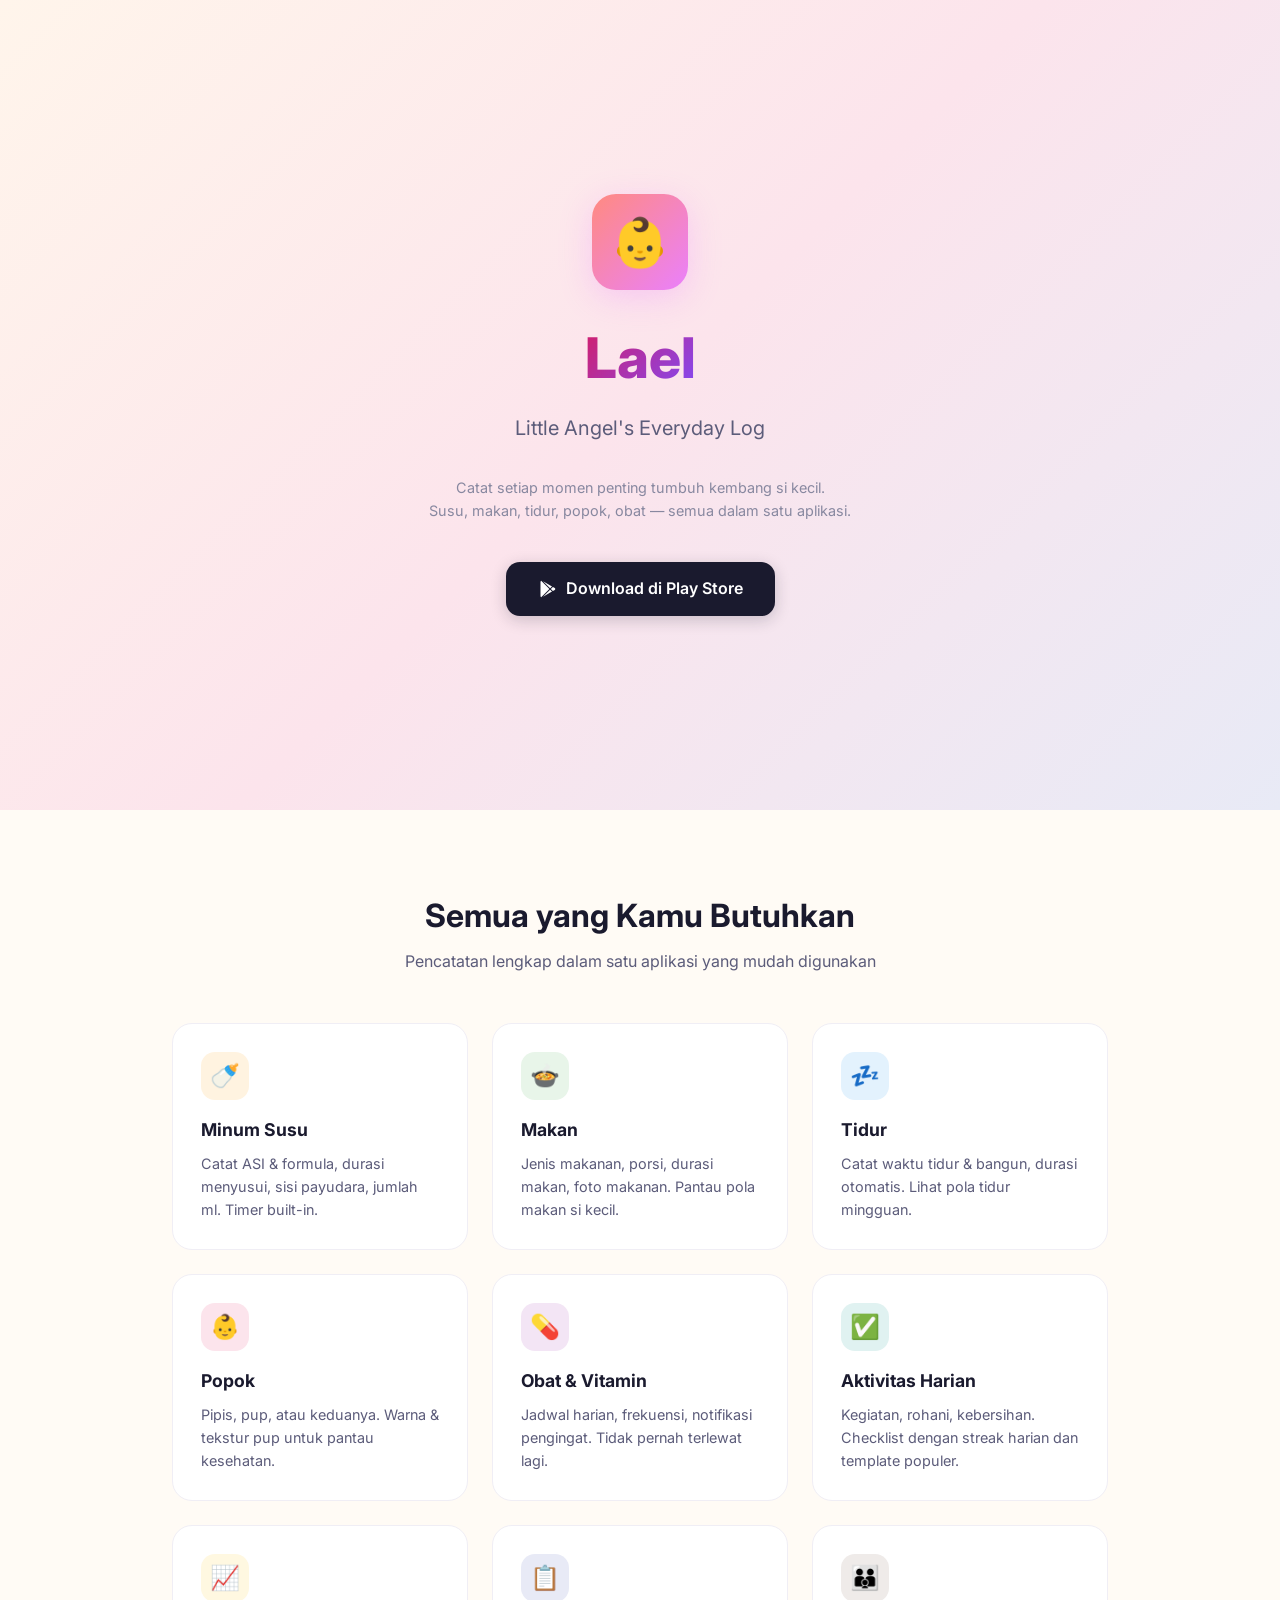
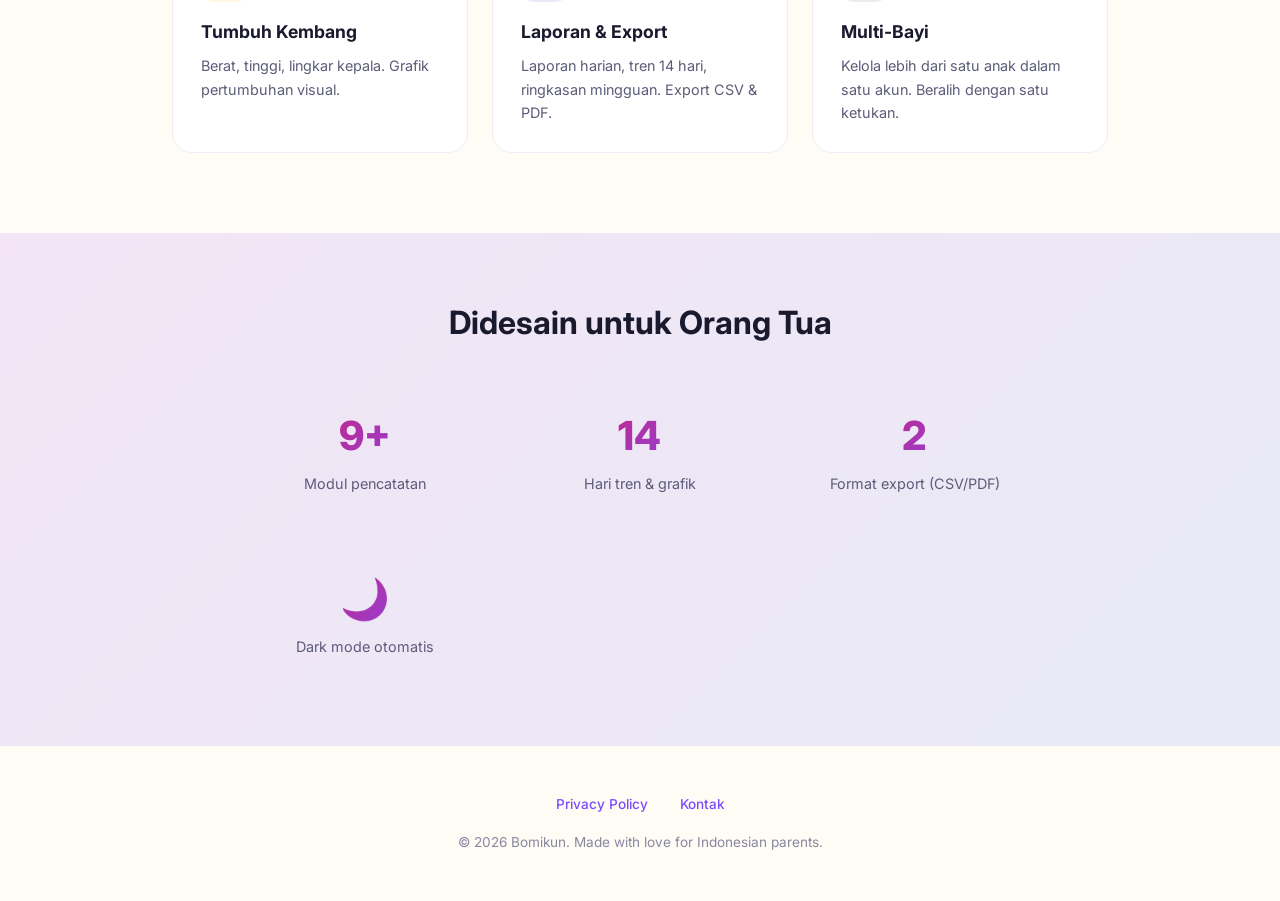
==== index.html @ 4c214b4b "Initial landing page + privacy policy" ====
<!DOCTYPE html>
<html lang="id">
<head>
  <meta charset="UTF-8">
  <meta name="viewport" content="width=device-width, initial-scale=1.0">
  <title>Lael — Baby Activity Tracker</title>
  <meta name="description" content="Catat aktivitas harian bayi: susu, makan, tidur, popok, obat, dan tumbuh kembang. Gratis untuk orang tua Indonesia.">
  <link rel="preconnect" href="https://fonts.googleapis.com">
  <link href="https://fonts.googleapis.com/css2?family=Inter:wght@400;500;600;700;800&display=swap" rel="stylesheet">
  <style>
    * { margin: 0; padding: 0; box-sizing: border-box; }
    body {
      font-family: 'Inter', -apple-system, sans-serif;
      color: #1a1a2e;
      background: #fffbf5;
      line-height: 1.6;
    }
    a { color: inherit; text-decoration: none; }

    /* Hero */
    .hero {
      min-height: 90vh;
      display: flex;
      flex-direction: column;
      align-items: center;
      justify-content: center;
      text-align: center;
      padding: 2rem;
      background: linear-gradient(135deg, #fff5eb 0%, #fce4ec 50%, #e8eaf6 100%);
    }
    .hero-icon {
      width: 96px;
      height: 96px;
      background: linear-gradient(135deg, #ff8a80, #ea80fc);
      border-radius: 24px;
      display: flex;
      align-items: center;
      justify-content: center;
      font-size: 48px;
      margin-bottom: 1.5rem;
      box-shadow: 0 8px 32px rgba(234, 128, 252, 0.3);
    }
    .hero h1 {
      font-size: clamp(2rem, 5vw, 3.5rem);
      font-weight: 800;
      margin-bottom: 0.5rem;
      background: linear-gradient(135deg, #d81b60, #7c4dff);
      -webkit-background-clip: text;
      -webkit-text-fill-color: transparent;
    }
    .hero .tagline {
      font-size: clamp(1rem, 2.5vw, 1.25rem);
      color: #5c5c7a;
      max-width: 500px;
      margin-bottom: 2rem;
    }
    .hero .subtitle {
      font-size: 0.9rem;
      color: #8888a0;
      margin-bottom: 2.5rem;
    }
    .cta-btn {
      display: inline-flex;
      align-items: center;
      gap: 0.5rem;
      padding: 0.875rem 2rem;
      background: #1a1a2e;
      color: #fff;
      border-radius: 14px;
      font-weight: 600;
      font-size: 1rem;
      transition: transform 0.2s, box-shadow 0.2s;
      box-shadow: 0 4px 16px rgba(26, 26, 46, 0.2);
    }
    .cta-btn:hover {
      transform: translateY(-2px);
      box-shadow: 0 8px 24px rgba(26, 26, 46, 0.3);
    }
    .cta-btn svg { width: 20px; height: 20px; fill: currentColor; }

    /* Features */
    .features {
      padding: 5rem 2rem;
      max-width: 1000px;
      margin: 0 auto;
    }
    .features h2 {
      text-align: center;
      font-size: 2rem;
      font-weight: 700;
      margin-bottom: 0.5rem;
    }
    .features .section-sub {
      text-align: center;
      color: #5c5c7a;
      margin-bottom: 3rem;
    }
    .feature-grid {
      display: grid;
      grid-template-columns: repeat(auto-fit, minmax(280px, 1fr));
      gap: 1.5rem;
    }
    .feature-card {
      background: #fff;
      border-radius: 20px;
      padding: 1.75rem;
      border: 1px solid #f0eef5;
      transition: transform 0.2s, box-shadow 0.2s;
    }
    .feature-card:hover {
      transform: translateY(-4px);
      box-shadow: 0 12px 32px rgba(0,0,0,0.06);
    }
    .feature-icon {
      width: 48px;
      height: 48px;
      border-radius: 14px;
      display: flex;
      align-items: center;
      justify-content: center;
      font-size: 24px;
      margin-bottom: 1rem;
    }
    .feature-card h3 {
      font-size: 1.1rem;
      font-weight: 700;
      margin-bottom: 0.5rem;
    }
    .feature-card p {
      color: #5c5c7a;
      font-size: 0.9rem;
    }

    /* Highlights */
    .highlights {
      padding: 4rem 2rem;
      background: linear-gradient(135deg, #f3e5f5, #e8eaf6);
    }
    .highlights-inner {
      max-width: 800px;
      margin: 0 auto;
      text-align: center;
    }
    .highlights h2 {
      font-size: 2rem;
      font-weight: 700;
      margin-bottom: 2rem;
    }
    .highlight-grid {
      display: grid;
      grid-template-columns: repeat(auto-fit, minmax(200px, 1fr));
      gap: 1.5rem;
      text-align: center;
    }
    .highlight-item {
      padding: 1.5rem;
    }
    .highlight-num {
      font-size: 2.5rem;
      font-weight: 800;
      background: linear-gradient(135deg, #d81b60, #7c4dff);
      -webkit-background-clip: text;
      -webkit-text-fill-color: transparent;
    }
    .highlight-label {
      color: #5c5c7a;
      font-size: 0.9rem;
      margin-top: 0.25rem;
    }

    /* Footer */
    footer {
      padding: 3rem 2rem;
      text-align: center;
      color: #8888a0;
      font-size: 0.85rem;
    }
    footer a {
      color: #7c4dff;
      font-weight: 500;
    }
    footer .links {
      margin-bottom: 1rem;
      display: flex;
      gap: 2rem;
      justify-content: center;
    }
  </style>
</head>
<body>

  <!-- Hero -->
  <section class="hero">
    <div class="hero-icon">&#128118;</div>
    <h1>Lael</h1>
    <p class="tagline">Little Angel's Everyday Log</p>
    <p class="subtitle">Catat setiap momen penting tumbuh kembang si kecil.<br>Susu, makan, tidur, popok, obat — semua dalam satu aplikasi.</p>
    <a href="https://play.google.com/store/apps/details?id=com.bomikun.lael" class="cta-btn">
      <svg viewBox="0 0 24 24"><path d="M3,20.5V3.5C3,2.91 3.34,2.39 3.84,2.15L13.69,12L3.84,21.85C3.34,21.61 3,21.09 3,20.5M16.81,15.12L6.05,21.34L14.54,12.85L16.81,15.12M20.16,10.81C20.5,11.08 20.75,11.5 20.75,12C20.75,12.5 20.5,12.92 20.16,13.19L17.89,14.5L15.39,12L17.89,9.5L20.16,10.81M6.05,2.66L16.81,8.88L14.54,11.15L6.05,2.66Z"/></svg>
      Download di Play Store
    </a>
  </section>

  <!-- Features -->
  <section class="features">
    <h2>Semua yang Kamu Butuhkan</h2>
    <p class="section-sub">Pencatatan lengkap dalam satu aplikasi yang mudah digunakan</p>
    <div class="feature-grid">
      <div class="feature-card">
        <div class="feature-icon" style="background:#fff3e0">&#127868;</div>
        <h3>Minum Susu</h3>
        <p>Catat ASI & formula, durasi menyusui, sisi payudara, jumlah ml. Timer built-in.</p>
      </div>
      <div class="feature-card">
        <div class="feature-icon" style="background:#e8f5e9">&#127858;</div>
        <h3>Makan</h3>
        <p>Jenis makanan, porsi, durasi makan, foto makanan. Pantau pola makan si kecil.</p>
      </div>
      <div class="feature-card">
        <div class="feature-icon" style="background:#e3f2fd">&#128164;</div>
        <h3>Tidur</h3>
        <p>Catat waktu tidur & bangun, durasi otomatis. Lihat pola tidur mingguan.</p>
      </div>
      <div class="feature-card">
        <div class="feature-icon" style="background:#fce4ec">&#128118;</div>
        <h3>Popok</h3>
        <p>Pipis, pup, atau keduanya. Warna & tekstur pup untuk pantau kesehatan.</p>
      </div>
      <div class="feature-card">
        <div class="feature-icon" style="background:#f3e5f5">&#128138;</div>
        <h3>Obat & Vitamin</h3>
        <p>Jadwal harian, frekuensi, notifikasi pengingat. Tidak pernah terlewat lagi.</p>
      </div>
      <div class="feature-card">
        <div class="feature-icon" style="background:#e0f2f1">&#9989;</div>
        <h3>Aktivitas Harian</h3>
        <p>Kegiatan, rohani, kebersihan. Checklist dengan streak harian dan template populer.</p>
      </div>
      <div class="feature-card">
        <div class="feature-icon" style="background:#fff8e1">&#128200;</div>
        <h3>Tumbuh Kembang</h3>
        <p>Berat, tinggi, lingkar kepala. Grafik pertumbuhan visual.</p>
      </div>
      <div class="feature-card">
        <div class="feature-icon" style="background:#e8eaf6">&#128203;</div>
        <h3>Laporan & Export</h3>
        <p>Laporan harian, tren 14 hari, ringkasan mingguan. Export CSV & PDF.</p>
      </div>
      <div class="feature-card">
        <div class="feature-icon" style="background:#efebe9">&#128106;</div>
        <h3>Multi-Bayi</h3>
        <p>Kelola lebih dari satu anak dalam satu akun. Beralih dengan satu ketukan.</p>
      </div>
    </div>
  </section>

  <!-- Highlights -->
  <section class="highlights">
    <div class="highlights-inner">
      <h2>Didesain untuk Orang Tua</h2>
      <div class="highlight-grid">
        <div class="highlight-item">
          <div class="highlight-num">9+</div>
          <div class="highlight-label">Modul pencatatan</div>
        </div>
        <div class="highlight-item">
          <div class="highlight-num">14</div>
          <div class="highlight-label">Hari tren & grafik</div>
        </div>
        <div class="highlight-item">
          <div class="highlight-num">2</div>
          <div class="highlight-label">Format export (CSV/PDF)</div>
        </div>
        <div class="highlight-item">
          <div class="highlight-num">&#127769;</div>
          <div class="highlight-label">Dark mode otomatis</div>
        </div>
      </div>
    </div>
  </section>

  <!-- Footer -->
  <footer>
    <div class="links">
      <a href="/privacy-policy">Privacy Policy</a>
      <a href="mailto:support@bomikun.com">Kontak</a>
    </div>
    <p>&copy; 2026 Bomikun. Made with love for Indonesian parents.</p>
  </footer>

</body>
</html>
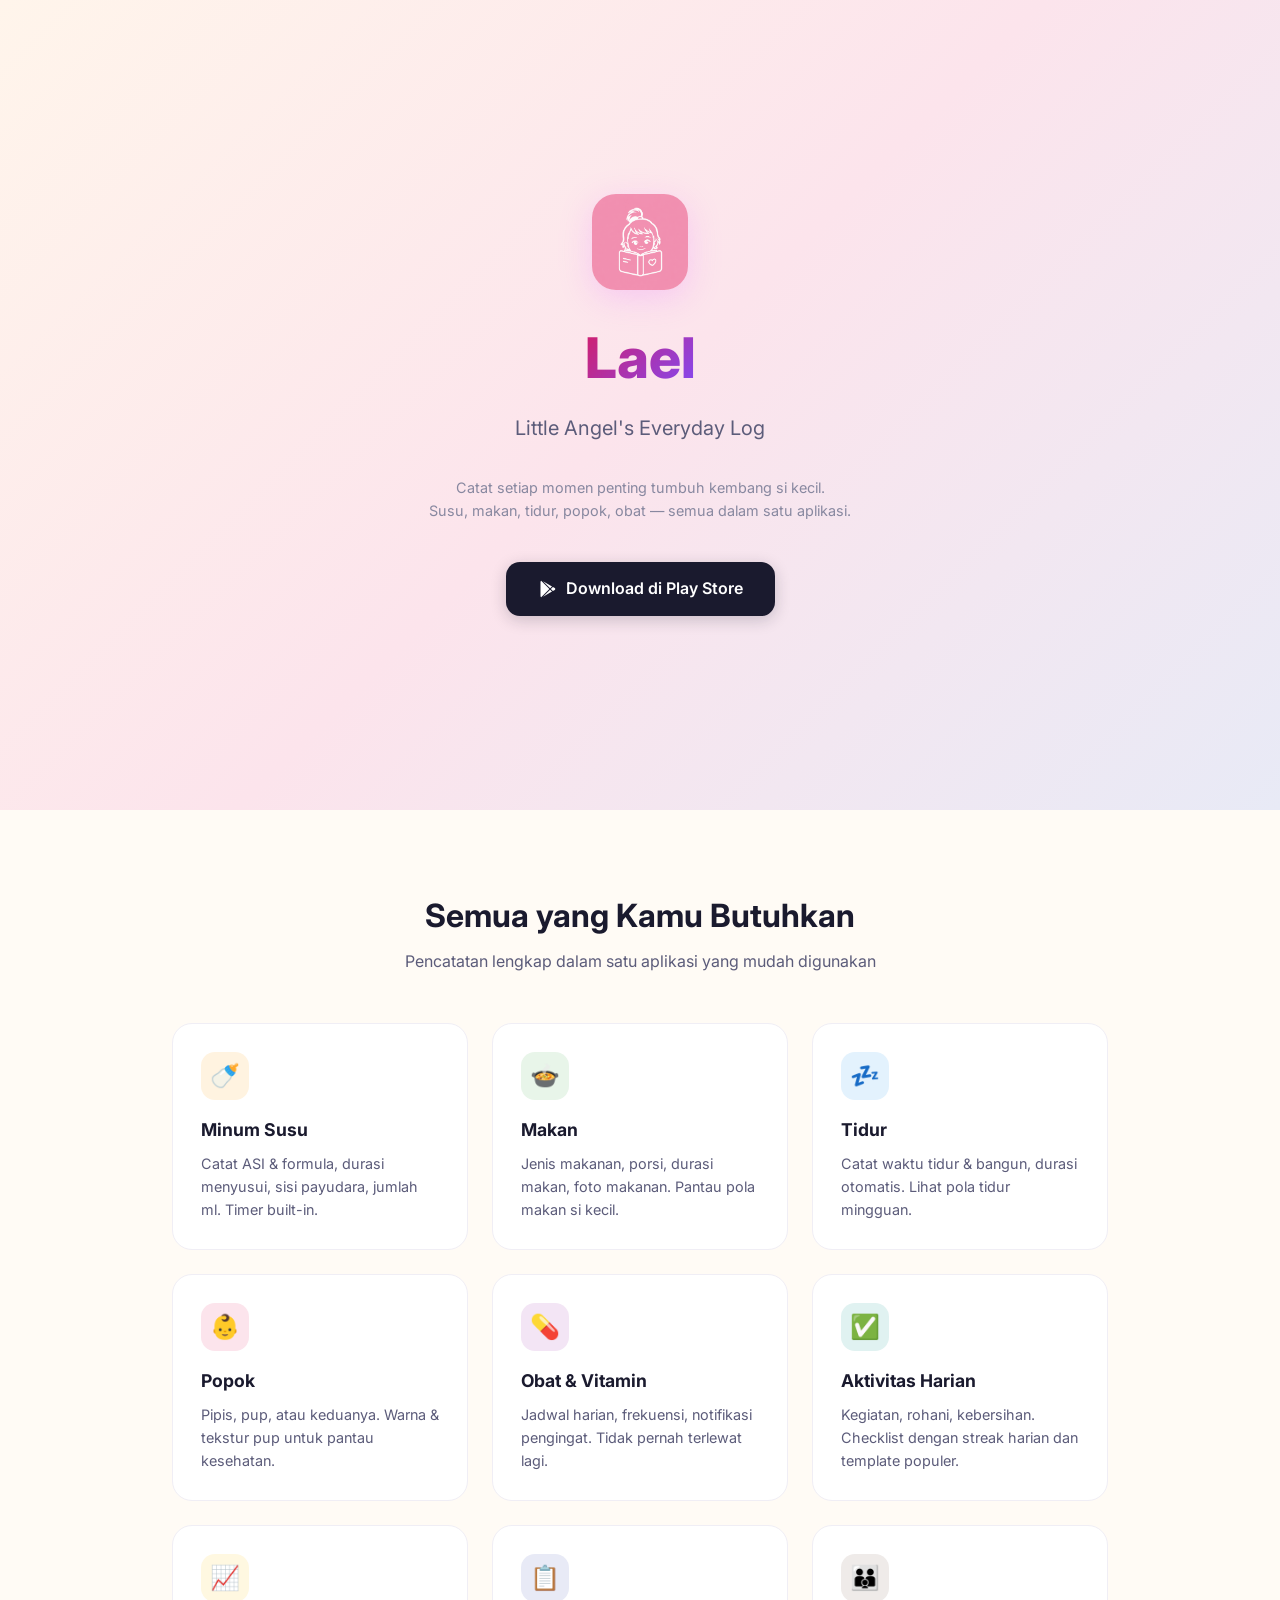
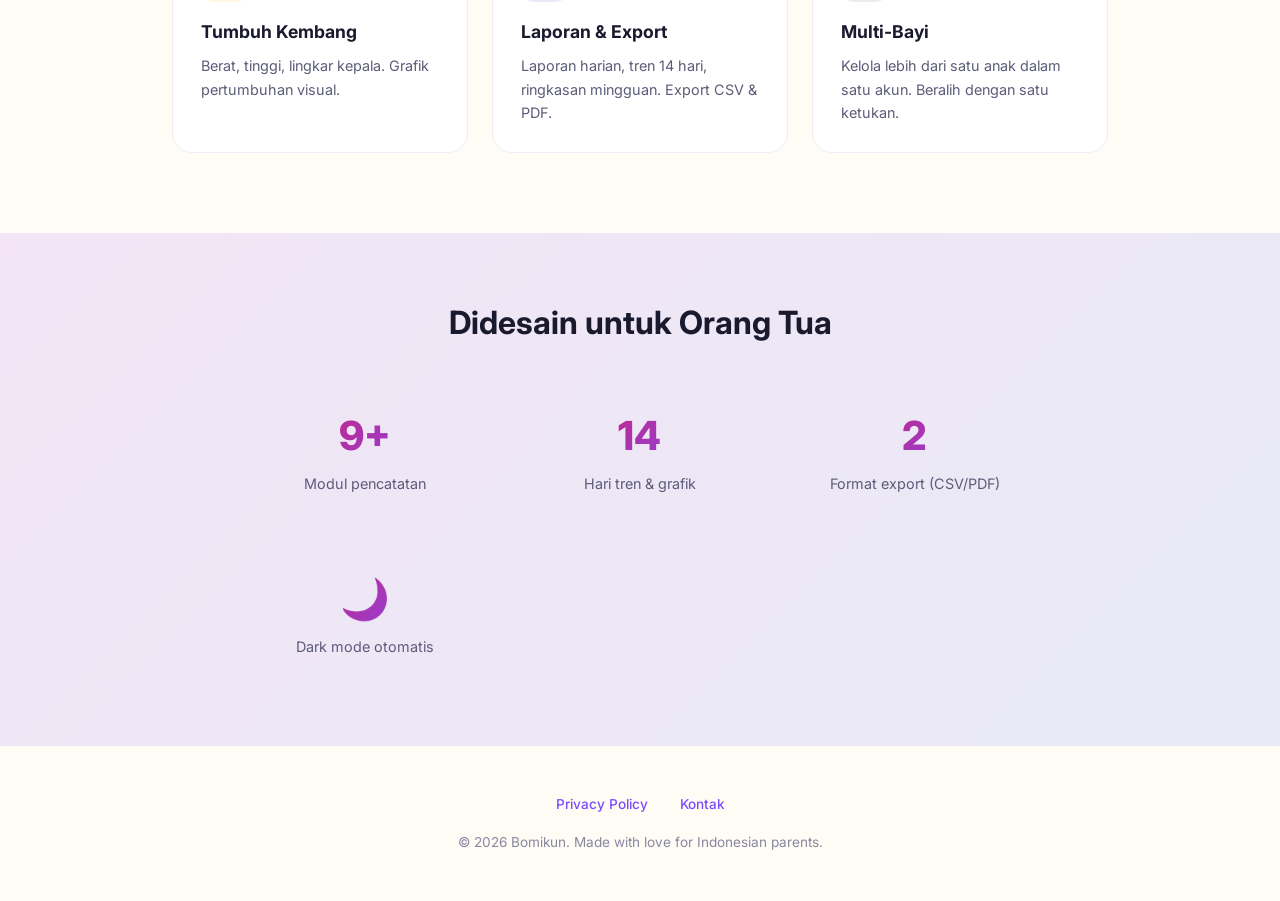
==== commit 99d01e0b: "Use Lael app icon + favicon" ====
--- a/index.html
+++ b/index.html
@@ -4,6 +4,7 @@
   <meta charset="UTF-8">
   <meta name="viewport" content="width=device-width, initial-scale=1.0">
   <title>Lael — Baby Activity Tracker</title>
+  <link rel="icon" type="image/png" href="/icon.png">
   <meta name="description" content="Catat aktivitas harian bayi: susu, makan, tidur, popok, obat, dan tumbuh kembang. Gratis untuk orang tua Indonesia.">
   <link rel="preconnect" href="https://fonts.googleapis.com">
   <link href="https://fonts.googleapis.com/css2?family=Inter:wght@400;500;600;700;800&display=swap" rel="stylesheet">
@@ -31,12 +32,7 @@
     .hero-icon {
       width: 96px;
       height: 96px;
-      background: linear-gradient(135deg, #ff8a80, #ea80fc);
       border-radius: 24px;
-      display: flex;
-      align-items: center;
-      justify-content: center;
-      font-size: 48px;
       margin-bottom: 1.5rem;
       box-shadow: 0 8px 32px rgba(234, 128, 252, 0.3);
     }
@@ -191,7 +187,7 @@
 
   <!-- Hero -->
   <section class="hero">
-    <div class="hero-icon">&#128118;</div>
+    <img src="/icon.png" alt="Lael" class="hero-icon" style="object-fit:cover">
     <h1>Lael</h1>
     <p class="tagline">Little Angel's Everyday Log</p>
     <p class="subtitle">Catat setiap momen penting tumbuh kembang si kecil.<br>Susu, makan, tidur, popok, obat — semua dalam satu aplikasi.</p>
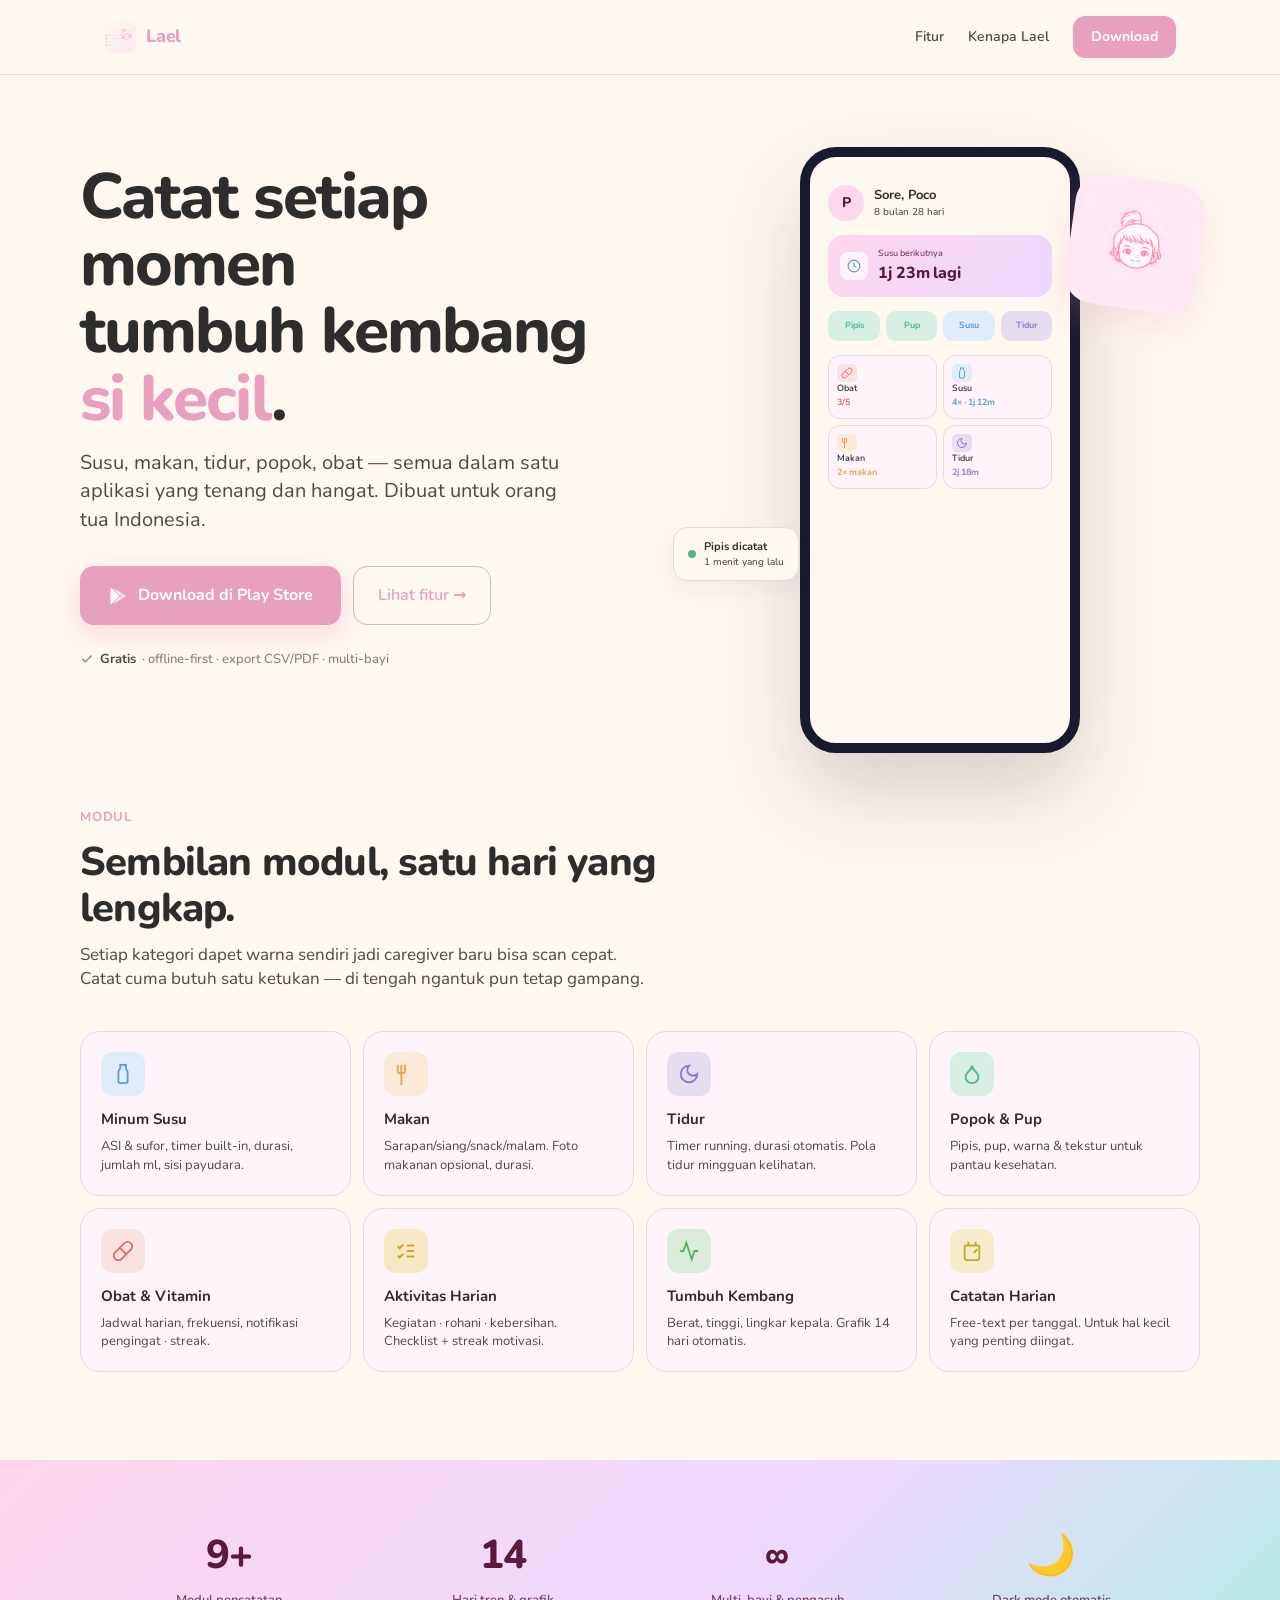
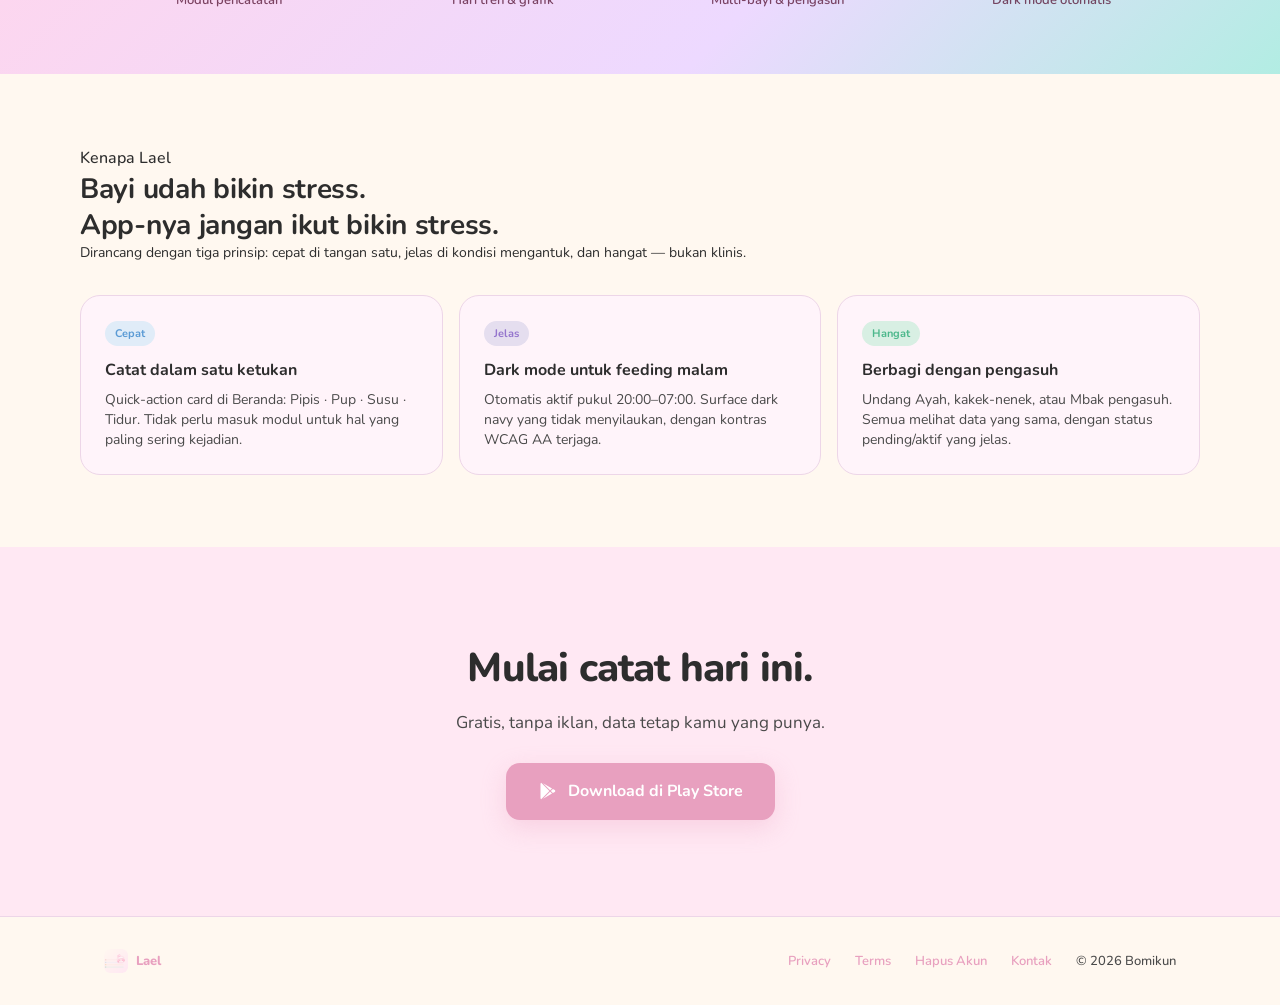
==== commit 8605c27d: "feat: v2 marketing site landing — Nunito + mascot v2 + new icon From claude.design Lael Design Syste" ====
--- a/index.html
+++ b/index.html
@@ -1,288 +1,419 @@
-<!DOCTYPE html>
+<!doctype html>
 <html lang="id">
 <head>
-  <meta charset="UTF-8">
-  <meta name="viewport" content="width=device-width, initial-scale=1.0">
-  <title>Lael — Baby Activity Tracker</title>
-  <link rel="icon" type="image/png" href="/icon.png">
-  <meta name="description" content="Catat aktivitas harian bayi: susu, makan, tidur, popok, obat, dan tumbuh kembang. Gratis untuk orang tua Indonesia.">
-  <link rel="preconnect" href="https://fonts.googleapis.com">
-  <link href="https://fonts.googleapis.com/css2?family=Inter:wght@400;500;600;700;800&display=swap" rel="stylesheet">
-  <style>
-    * { margin: 0; padding: 0; box-sizing: border-box; }
-    body {
-      font-family: 'Inter', -apple-system, sans-serif;
-      color: #1a1a2e;
-      background: #fffbf5;
-      line-height: 1.6;
-    }
-    a { color: inherit; text-decoration: none; }
-
-    /* Hero */
-    .hero {
-      min-height: 90vh;
-      display: flex;
-      flex-direction: column;
-      align-items: center;
-      justify-content: center;
-      text-align: center;
-      padding: 2rem;
-      background: linear-gradient(135deg, #fff5eb 0%, #fce4ec 50%, #e8eaf6 100%);
-    }
-    .hero-icon {
-      width: 96px;
-      height: 96px;
-      border-radius: 24px;
-      margin-bottom: 1.5rem;
-      box-shadow: 0 8px 32px rgba(234, 128, 252, 0.3);
-    }
-    .hero h1 {
-      font-size: clamp(2rem, 5vw, 3.5rem);
-      font-weight: 800;
-      margin-bottom: 0.5rem;
-      background: linear-gradient(135deg, #d81b60, #7c4dff);
-      -webkit-background-clip: text;
-      -webkit-text-fill-color: transparent;
-    }
-    .hero .tagline {
-      font-size: clamp(1rem, 2.5vw, 1.25rem);
-      color: #5c5c7a;
-      max-width: 500px;
-      margin-bottom: 2rem;
-    }
-    .hero .subtitle {
-      font-size: 0.9rem;
-      color: #8888a0;
-      margin-bottom: 2.5rem;
-    }
-    .cta-btn {
-      display: inline-flex;
-      align-items: center;
-      gap: 0.5rem;
-      padding: 0.875rem 2rem;
-      background: #1a1a2e;
-      color: #fff;
-      border-radius: 14px;
-      font-weight: 600;
-      font-size: 1rem;
-      transition: transform 0.2s, box-shadow 0.2s;
-      box-shadow: 0 4px 16px rgba(26, 26, 46, 0.2);
-    }
-    .cta-btn:hover {
-      transform: translateY(-2px);
-      box-shadow: 0 8px 24px rgba(26, 26, 46, 0.3);
-    }
-    .cta-btn svg { width: 20px; height: 20px; fill: currentColor; }
-
-    /* Features */
-    .features {
-      padding: 5rem 2rem;
-      max-width: 1000px;
-      margin: 0 auto;
-    }
-    .features h2 {
-      text-align: center;
-      font-size: 2rem;
-      font-weight: 700;
-      margin-bottom: 0.5rem;
-    }
-    .features .section-sub {
-      text-align: center;
-      color: #5c5c7a;
-      margin-bottom: 3rem;
-    }
-    .feature-grid {
-      display: grid;
-      grid-template-columns: repeat(auto-fit, minmax(280px, 1fr));
-      gap: 1.5rem;
-    }
-    .feature-card {
-      background: #fff;
-      border-radius: 20px;
-      padding: 1.75rem;
-      border: 1px solid #f0eef5;
-      transition: transform 0.2s, box-shadow 0.2s;
-    }
-    .feature-card:hover {
-      transform: translateY(-4px);
-      box-shadow: 0 12px 32px rgba(0,0,0,0.06);
-    }
-    .feature-icon {
-      width: 48px;
-      height: 48px;
-      border-radius: 14px;
-      display: flex;
-      align-items: center;
-      justify-content: center;
-      font-size: 24px;
-      margin-bottom: 1rem;
-    }
-    .feature-card h3 {
-      font-size: 1.1rem;
-      font-weight: 700;
-      margin-bottom: 0.5rem;
-    }
-    .feature-card p {
-      color: #5c5c7a;
-      font-size: 0.9rem;
-    }
-
-    /* Highlights */
-    .highlights {
-      padding: 4rem 2rem;
-      background: linear-gradient(135deg, #f3e5f5, #e8eaf6);
-    }
-    .highlights-inner {
-      max-width: 800px;
-      margin: 0 auto;
-      text-align: center;
-    }
-    .highlights h2 {
-      font-size: 2rem;
-      font-weight: 700;
-      margin-bottom: 2rem;
-    }
-    .highlight-grid {
-      display: grid;
-      grid-template-columns: repeat(auto-fit, minmax(200px, 1fr));
-      gap: 1.5rem;
-      text-align: center;
-    }
-    .highlight-item {
-      padding: 1.5rem;
-    }
-    .highlight-num {
-      font-size: 2.5rem;
-      font-weight: 800;
-      background: linear-gradient(135deg, #d81b60, #7c4dff);
-      -webkit-background-clip: text;
-      -webkit-text-fill-color: transparent;
-    }
-    .highlight-label {
-      color: #5c5c7a;
-      font-size: 0.9rem;
-      margin-top: 0.25rem;
-    }
-
-    /* Footer */
-    footer {
-      padding: 3rem 2rem;
-      text-align: center;
-      color: #8888a0;
-      font-size: 0.85rem;
-    }
-    footer a {
-      color: #7c4dff;
-      font-weight: 500;
-    }
-    footer .links {
-      margin-bottom: 1rem;
-      display: flex;
-      gap: 2rem;
-      justify-content: center;
-    }
-  </style>
+<meta charset="UTF-8">
+<meta name="viewport" content="width=device-width, initial-scale=1.0">
+<title>Lael — Baby Activity Tracker</title>
+<meta name="description" content="Catat aktivitas harian bayi: susu, makan, tidur, popok, obat, dan tumbuh kembang. Gratis untuk orang tua Indonesia.">
+<link rel="icon" type="image/png" href="/icon.png">
+<link rel="stylesheet" href="/colors_and_type.css">
+<style>
+  * { margin: 0; padding: 0; box-sizing: border-box; }
+  html, body { background: var(--surface); color: var(--fg); font-family: var(--font-sans); font-weight: 500; line-height: 1.55; }
+  a { color: inherit; text-decoration: none; }
+  .wrap { max-width: 1120px; margin: 0 auto; padding: 0 24px; }
+
+  /* ─── nav ─── */
+  nav.top {
+    position: sticky; top: 0; z-index: 10;
+    background: rgba(255,248,240,0.85); backdrop-filter: blur(14px);
+    border-bottom: 1px solid var(--outline-variant);
+  }
+  nav.top .wrap { display: flex; align-items: center; gap: 24px; padding: 16px 24px; }
+  nav.top .logo { display: flex; align-items: center; gap: 10px; }
+  nav.top .logo img { width: 32px; height: 32px; border-radius: 8px; }
+  nav.top .logo span { font-weight: 800; color: var(--primary); font-size: 18px; letter-spacing: -0.01em; }
+  nav.top .spacer { flex: 1; }
+  nav.top a.link { font-size: 14px; font-weight: 600; color: var(--fg-muted); }
+  nav.top a.cta {
+    background: var(--primary); color: #fff; padding: 10px 18px;
+    border-radius: 12px; font-size: 14px; font-weight: 700;
+    transition: transform 0.2s var(--ease-standard);
+  }
+  nav.top a.cta:hover { transform: translateY(-1px); }
+
+  /* ─── hero ─── */
+  .hero {
+    padding: 72px 0 56px;
+    display: grid; grid-template-columns: 1.05fr 1fr; gap: 56px; align-items: center;
+  }
+  .hero h1 {
+    font-size: clamp(2.5rem, 5.2vw, 4rem); line-height: 1.05; letter-spacing: -0.03em;
+    font-weight: 800; color: var(--fg);
+  }
+  .hero h1 .accent { color: var(--primary); }
+  .hero .tagline {
+    margin-top: 16px; font-size: 20px; color: var(--fg-muted); max-width: 480px;
+  }
+  .hero .ctas { display: flex; gap: 12px; margin-top: 32px; flex-wrap: wrap; }
+  .hero .cta-primary {
+    background: var(--primary); color: #fff; padding: 16px 28px;
+    border-radius: 14px; font-size: 16px; font-weight: 700;
+    box-shadow: 0 8px 24px rgba(232,160,191,0.32);
+    display: inline-flex; align-items: center; gap: 10px;
+    transition: transform 0.2s;
+  }
+  .hero .cta-primary:hover { transform: translateY(-2px); }
+  .hero .cta-secondary {
+    color: var(--primary); padding: 16px 24px; font-size: 16px; font-weight: 600;
+    border: 1px solid var(--outline); border-radius: 14px;
+  }
+  .hero .trust { margin-top: 24px; font-size: 13px; color: var(--fg-subtle); display: flex; align-items: center; gap: 6px; }
+  .hero .trust b { color: var(--fg-muted); font-weight: 700; }
+
+  /* hero device */
+  .hero-art { position: relative; min-height: 540px; }
+  .device {
+    position: absolute; left: 50%; top: 0; transform: translateX(-50%);
+    width: 280px; aspect-ratio: 9/19.5; background: var(--surface);
+    border-radius: 36px; border: 10px solid #1a1a2e;
+    box-shadow: 0 40px 80px rgba(45,30,40,0.18);
+    overflow: hidden;
+  }
+  .device .screen { width: 100%; height: 100%; padding: 28px 18px 18px; display: flex; flex-direction: column; gap: 14px; box-sizing: border-box; }
+  .device .baby-hd { display: flex; align-items: center; gap: 10px; }
+  .device .baby-hd .av { width: 36px; height: 36px; border-radius: 50%; background: var(--primary-container); color: var(--on-primary-container); display: flex; align-items: center; justify-content: center; font-weight: 800; font-size: 14px; }
+  .device .baby-hd .nm { font-size: 13px; font-weight: 700; }
+  .device .baby-hd .ag { font-size: 10px; color: var(--fg-muted); }
+  .device .next {
+    background: linear-gradient(135deg, var(--primary-container) 0%, var(--secondary-container) 100%);
+    border-radius: 16px; padding: 12px; display: flex; align-items: center; gap: 10px;
+  }
+  .device .next .clk { width: 28px; height: 28px; border-radius: 8px; background: rgba(255,255,255,0.7); display: flex; align-items: center; justify-content: center; color: var(--m-milk); }
+  .device .next .nx { font-size: 9px; color: var(--on-primary-container); opacity: 0.85; }
+  .device .next .nv { font-size: 16px; font-weight: 800; color: var(--on-primary-container); letter-spacing: -0.01em; white-space: nowrap; }
+  .device .qa { display: flex; gap: 6px; }
+  .device .qa span { flex: 1; padding: 8px 0; text-align: center; border-radius: 10px; font-size: 9px; font-weight: 700; }
+  .device .qa span:nth-child(1) { background: var(--m-diaper-soft); color: var(--m-diaper); }
+  .device .qa span:nth-child(2) { background: var(--m-diaper-soft); color: var(--m-diaper); }
+  .device .qa span:nth-child(3) { background: var(--m-milk-soft); color: var(--m-milk); }
+  .device .qa span:nth-child(4) { background: var(--m-sleep-soft); color: var(--m-sleep); }
+  .device .grid2 { display: grid; grid-template-columns: 1fr 1fr; gap: 6px; }
+  .device .gtile { background: var(--surface-low); border: 1px solid var(--outline-variant); border-radius: 12px; padding: 8px; height: 64px; display: flex; flex-direction: column; justify-content: space-between; }
+  .device .gtile .ico { width: 20px; height: 20px; border-radius: 5px; display: flex; align-items: center; justify-content: center; }
+  .device .gtile .ttl { font-size: 9px; font-weight: 600; }
+  .device .gtile .vl { font-size: 9px; font-weight: 700; }
+  .device .gtile.m-pill .ico { background: var(--m-medicine-soft); color: var(--m-medicine); }
+  .device .gtile.m-pill .vl { color: var(--m-medicine); }
+  .device .gtile.m-milk .ico { background: var(--m-milk-soft); color: var(--m-milk); }
+  .device .gtile.m-milk .vl { color: var(--m-milk); }
+  .device .gtile.m-meal .ico { background: var(--m-meal-soft); color: var(--m-meal); }
+  .device .gtile.m-meal .vl { color: var(--m-meal); }
+  .device .gtile.m-sleep .ico { background: var(--m-sleep-soft); color: var(--m-sleep); }
+  .device .gtile.m-sleep .vl { color: var(--m-sleep); }
+
+  /* floating sticker — mascot peek */
+  .float-mascot {
+    position: absolute; right: 0; top: 32px; width: 130px; height: 130px;
+    background: var(--surface-high); border-radius: 28px;
+    display: flex; align-items: center; justify-content: center;
+    transform: rotate(8deg);
+    box-shadow: 0 12px 32px rgba(232,160,191,0.24);
+  }
+  .float-mascot img { width: 110px; height: 110px; object-fit: contain; }
+  .float-tag {
+    position: absolute; left: -8px; top: 380px;
+    background: var(--surface); border: 1px solid var(--outline-variant);
+    border-radius: 14px; padding: 10px 14px;
+    display: flex; align-items: center; gap: 8px;
+    box-shadow: 0 8px 24px rgba(45,30,40,0.06);
+  }
+  .float-tag .dot { width: 8px; height: 8px; border-radius: 4px; background: var(--m-diaper); }
+  .float-tag .t1 { font-size: 11px; font-weight: 700; }
+  .float-tag .t2 { font-size: 10px; color: var(--fg-muted); }
+
+  /* ─── feature grid ─── */
+  .section { padding: 64px 0; }
+  .section .eyebrow {
+    font-size: 13px; font-weight: 700; color: var(--primary); letter-spacing: 0.06em;
+    text-transform: uppercase; margin-bottom: 12px;
+  }
+  .section h2 {
+    font-size: clamp(2rem, 4vw, 2.5rem); font-weight: 800; letter-spacing: -0.02em;
+    max-width: 600px; line-height: 1.15;
+  }
+  .section .lede { color: var(--fg-muted); font-size: 17px; margin-top: 12px; max-width: 580px; }
+  .modgrid {
+    margin-top: 40px;
+    display: grid; grid-template-columns: repeat(4, 1fr); gap: 12px;
+  }
+  .modcard {
+    background: var(--surface-low); border: 1px solid var(--outline-variant);
+    border-radius: 20px; padding: 20px;
+    display: flex; flex-direction: column; gap: 8px;
+    transition: transform 0.2s var(--ease-standard);
+  }
+  .modcard:hover { transform: translateY(-3px); border-color: var(--outline); }
+  .modcard .micon {
+    width: 44px; height: 44px; border-radius: 12px;
+    display: flex; align-items: center; justify-content: center;
+    margin-bottom: 6px;
+  }
+  .modcard h3 { font-size: 15px; font-weight: 700; }
+  .modcard p { font-size: 13px; color: var(--fg-muted); }
+
+  /* ─── highlight band ─── */
+  .band {
+    background: linear-gradient(135deg, var(--primary-container) 0%, var(--secondary-container) 60%, var(--tertiary-container) 100%);
+    padding: 64px 0; margin: 24px 0 0;
+  }
+  .band .wrap { display: grid; grid-template-columns: repeat(4, 1fr); gap: 24px; }
+  .band .stat { text-align: center; }
+  .band .stat .num { font-size: clamp(2rem, 4vw, 2.5rem); font-weight: 800; letter-spacing: -0.02em; color: var(--on-primary-container); }
+  .band .stat .lbl { font-size: 13px; color: var(--on-primary-container); opacity: 0.78; margin-top: 4px; font-weight: 600; }
+
+  /* ─── why band ─── */
+  .why { padding: 72px 0; }
+  .whygrid { display: grid; grid-template-columns: 1fr 1fr 1fr; gap: 16px; margin-top: 32px; }
+  .whycell { background: var(--surface-low); border: 1px solid var(--outline-variant); border-radius: 20px; padding: 24px; }
+  .whycell h4 { font-size: 16px; font-weight: 700; margin-bottom: 8px; }
+  .whycell p { font-size: 14px; color: var(--fg-muted); }
+  .whycell .badge { display: inline-flex; align-items: center; gap: 6px; padding: 4px 10px; border-radius: 999px; font-size: 11px; font-weight: 700; margin-bottom: 12px; }
+
+  /* ─── final cta ─── */
+  .final {
+    padding: 96px 24px; text-align: center;
+    background: var(--surface-high); margin-top: 0;
+  }
+  .final h2 { font-size: clamp(2rem, 4vw, 2.5rem); font-weight: 800; letter-spacing: -0.02em; }
+  .final .lede { color: var(--fg-muted); margin: 16px auto 28px; max-width: 480px; font-size: 17px; }
+
+  /* ─── footer ─── */
+  footer { padding: 32px 0; border-top: 1px solid var(--outline-variant); }
+  footer .wrap { display: flex; align-items: center; gap: 24px; font-size: 13px; color: var(--fg-muted); }
+  footer .spc { flex: 1; }
+  footer a { color: var(--primary); font-weight: 600; }
+
+  @media (max-width: 880px) {
+    .hero { grid-template-columns: 1fr; gap: 24px; padding: 40px 0; }
+    .hero-art { min-height: 480px; }
+    .modgrid { grid-template-columns: 1fr 1fr; }
+    .band .wrap { grid-template-columns: 1fr 1fr; gap: 32px; }
+    .whygrid { grid-template-columns: 1fr; }
+    nav.top a.link { display: none; }
+  }
+</style>
 </head>
 <body>
 
-  <!-- Hero -->
-  <section class="hero">
-    <img src="/icon.png" alt="Lael" class="hero-icon" style="object-fit:cover">
-    <h1>Lael</h1>
-    <p class="tagline">Little Angel's Everyday Log</p>
-    <p class="subtitle">Catat setiap momen penting tumbuh kembang si kecil.<br>Susu, makan, tidur, popok, obat — semua dalam satu aplikasi.</p>
-    <a href="https://play.google.com/store/apps/details?id=com.bomikun.lael" class="cta-btn">
-      <svg viewBox="0 0 24 24"><path d="M3,20.5V3.5C3,2.91 3.34,2.39 3.84,2.15L13.69,12L3.84,21.85C3.34,21.61 3,21.09 3,20.5M16.81,15.12L6.05,21.34L14.54,12.85L16.81,15.12M20.16,10.81C20.5,11.08 20.75,11.5 20.75,12C20.75,12.5 20.5,12.92 20.16,13.19L17.89,14.5L15.39,12L17.89,9.5L20.16,10.81M6.05,2.66L16.81,8.88L14.54,11.15L6.05,2.66Z"/></svg>
-      Download di Play Store
+<nav class="top">
+  <div class="wrap">
+    <a href="/" class="logo">
+      <img src="/icon.png" alt="">
+      <span>Lael</span>
     </a>
-  </section>
-
-  <!-- Features -->
-  <section class="features">
-    <h2>Semua yang Kamu Butuhkan</h2>
-    <p class="section-sub">Pencatatan lengkap dalam satu aplikasi yang mudah digunakan</p>
-    <div class="feature-grid">
-      <div class="feature-card">
-        <div class="feature-icon" style="background:#fff3e0">&#127868;</div>
-        <h3>Minum Susu</h3>
-        <p>Catat ASI & formula, durasi menyusui, sisi payudara, jumlah ml. Timer built-in.</p>
-      </div>
-      <div class="feature-card">
-        <div class="feature-icon" style="background:#e8f5e9">&#127858;</div>
-        <h3>Makan</h3>
-        <p>Jenis makanan, porsi, durasi makan, foto makanan. Pantau pola makan si kecil.</p>
-      </div>
-      <div class="feature-card">
-        <div class="feature-icon" style="background:#e3f2fd">&#128164;</div>
-        <h3>Tidur</h3>
-        <p>Catat waktu tidur & bangun, durasi otomatis. Lihat pola tidur mingguan.</p>
-      </div>
-      <div class="feature-card">
-        <div class="feature-icon" style="background:#fce4ec">&#128118;</div>
-        <h3>Popok</h3>
-        <p>Pipis, pup, atau keduanya. Warna & tekstur pup untuk pantau kesehatan.</p>
-      </div>
-      <div class="feature-card">
-        <div class="feature-icon" style="background:#f3e5f5">&#128138;</div>
-        <h3>Obat & Vitamin</h3>
-        <p>Jadwal harian, frekuensi, notifikasi pengingat. Tidak pernah terlewat lagi.</p>
-      </div>
-      <div class="feature-card">
-        <div class="feature-icon" style="background:#e0f2f1">&#9989;</div>
-        <h3>Aktivitas Harian</h3>
-        <p>Kegiatan, rohani, kebersihan. Checklist dengan streak harian dan template populer.</p>
-      </div>
-      <div class="feature-card">
-        <div class="feature-icon" style="background:#fff8e1">&#128200;</div>
-        <h3>Tumbuh Kembang</h3>
-        <p>Berat, tinggi, lingkar kepala. Grafik pertumbuhan visual.</p>
-      </div>
-      <div class="feature-card">
-        <div class="feature-icon" style="background:#e8eaf6">&#128203;</div>
-        <h3>Laporan & Export</h3>
-        <p>Laporan harian, tren 14 hari, ringkasan mingguan. Export CSV & PDF.</p>
-      </div>
-      <div class="feature-card">
-        <div class="feature-icon" style="background:#efebe9">&#128106;</div>
-        <h3>Multi-Bayi</h3>
-        <p>Kelola lebih dari satu anak dalam satu akun. Beralih dengan satu ketukan.</p>
-      </div>
-    </div>
-  </section>
-
-  <!-- Highlights -->
-  <section class="highlights">
-    <div class="highlights-inner">
-      <h2>Didesain untuk Orang Tua</h2>
-      <div class="highlight-grid">
-        <div class="highlight-item">
-          <div class="highlight-num">9+</div>
-          <div class="highlight-label">Modul pencatatan</div>
+    <div class="spacer"></div>
+    <a href="#fitur" class="link">Fitur</a>
+    <a href="#kenapa" class="link">Kenapa Lael</a>
+    <a href="https://play.google.com/store/apps/details?id=com.bomikun.lael" class="cta">Download</a>
+  </div>
+</nav>
+
+<section class="hero wrap">
+  <div>
+    <h1>Catat setiap momen<br>tumbuh kembang <span class="accent">si kecil</span>.</h1>
+    <p class="tagline">Susu, makan, tidur, popok, obat — semua dalam satu aplikasi yang tenang dan hangat. Dibuat untuk orang tua Indonesia.</p>
+    <div class="ctas">
+      <a href="https://play.google.com/store/apps/details?id=com.bomikun.lael" class="cta-primary">
+        <svg width="20" height="20" viewBox="0 0 24 24" fill="currentColor"><path d="M3,20.5V3.5C3,2.91 3.34,2.39 3.84,2.15L13.69,12L3.84,21.85C3.34,21.61 3,21.09 3,20.5M16.81,15.12L6.05,21.34L14.54,12.85L16.81,15.12M20.16,10.81C20.5,11.08 20.75,11.5 20.75,12C20.75,12.5 20.5,12.92 20.16,13.19L17.89,14.5L15.39,12L17.89,9.5L20.16,10.81M6.05,2.66L16.81,8.88L14.54,11.15L6.05,2.66Z"/></svg>
+        Download di Play Store
+      </a>
+      <a href="#fitur" class="cta-secondary">Lihat fitur →</a>
+    </div>
+    <div class="trust">
+      <svg width="14" height="14" viewBox="0 0 24 24" fill="none" stroke="currentColor" stroke-width="2"><polyline points="20 6 9 17 4 12"/></svg>
+      <b>Gratis</b> &middot; offline-first &middot; export CSV/PDF &middot; multi-bayi
+    </div>
+  </div>
+  <div class="hero-art">
+    <div class="device">
+      <div class="screen">
+        <div class="baby-hd">
+          <div class="av">P</div>
+          <div>
+            <div class="nm">Sore, Poco</div>
+            <div class="ag">8 bulan 28 hari</div>
+          </div>
         </div>
-        <div class="highlight-item">
-          <div class="highlight-num">14</div>
-          <div class="highlight-label">Hari tren & grafik</div>
+        <div class="next">
+          <div class="clk">
+            <svg width="14" height="14" viewBox="0 0 24 24" fill="none" stroke="currentColor" stroke-width="2"><circle cx="12" cy="12" r="10"/><polyline points="12 6 12 12 16 14"/></svg>
+          </div>
+          <div>
+            <div class="nx">Susu berikutnya</div>
+            <div class="nv">1j 23m lagi</div>
+          </div>
         </div>
-        <div class="highlight-item">
-          <div class="highlight-num">2</div>
-          <div class="highlight-label">Format export (CSV/PDF)</div>
+        <div class="qa">
+          <span>Pipis</span>
+          <span>Pup</span>
+          <span>Susu</span>
+          <span>Tidur</span>
         </div>
-        <div class="highlight-item">
-          <div class="highlight-num">&#127769;</div>
-          <div class="highlight-label">Dark mode otomatis</div>
+        <div class="grid2">
+          <div class="gtile m-pill">
+            <div class="ico"><svg width="12" height="12" viewBox="0 0 24 24" fill="none" stroke="currentColor" stroke-width="2"><path d="m10.5 20.5 10-10a4.95 4.95 0 1 0-7-7l-10 10a4.95 4.95 0 1 0 7 7Z"/><path d="m8.5 8.5 7 7"/></svg></div>
+            <div><div class="ttl">Obat</div><div class="vl">3/5</div></div>
+          </div>
+          <div class="gtile m-milk">
+            <div class="ico"><svg width="12" height="12" viewBox="0 0 24 24" fill="none" stroke="currentColor" stroke-width="2"><path d="M9 2v2.789a4 4 0 0 1-.672 2.219l-.656.984A4 4 0 0 0 7 10.212V20a2 2 0 0 0 2 2h6a2 2 0 0 0 2-2v-9.789a4 4 0 0 0-.672-2.219l-.656-.984A4 4 0 0 1 15 4.788V2"/><path d="M8 2h8"/></svg></div>
+            <div><div class="ttl">Susu</div><div class="vl">4× · 1j 12m</div></div>
+          </div>
+          <div class="gtile m-meal">
+            <div class="ico"><svg width="12" height="12" viewBox="0 0 24 24" fill="none" stroke="currentColor" stroke-width="2"><path d="M3 2v7c0 1.1.9 2 2 2h4a2 2 0 0 0 2-2V2"/><path d="M7 2v20"/></svg></div>
+            <div><div class="ttl">Makan</div><div class="vl">2× makan</div></div>
+          </div>
+          <div class="gtile m-sleep">
+            <div class="ico"><svg width="12" height="12" viewBox="0 0 24 24" fill="none" stroke="currentColor" stroke-width="2"><path d="M12 3a6 6 0 0 0 9 9 9 9 0 1 1-9-9Z"/></svg></div>
+            <div><div class="ttl">Tidur</div><div class="vl">2j 18m</div></div>
+          </div>
         </div>
       </div>
     </div>
-  </section>
-
-  <!-- Footer -->
-  <footer>
-    <div class="links">
-      <a href="/privacy-policy">Privacy Policy</a>
-      <a href="mailto:support@bomikun.com">Kontak</a>
-    </div>
-    <p>&copy; 2026 Bomikun. Made with love for Indonesian parents.</p>
-  </footer>
+    <div class="float-mascot"><img src="/lael-head.png" alt=""></div>
+    <div class="float-tag">
+      <div class="dot"></div>
+      <div>
+        <div class="t1">Pipis dicatat</div>
+        <div class="t2">1 menit yang lalu</div>
+      </div>
+    </div>
+  </div>
+</section>
+
+<section class="section wrap" id="fitur">
+  <div class="eyebrow">Modul</div>
+  <h2>Sembilan modul, satu hari yang lengkap.</h2>
+  <p class="lede">Setiap kategori dapet warna sendiri jadi caregiver baru bisa scan cepat. Catat cuma butuh satu ketukan — di tengah ngantuk pun tetap gampang.</p>
+
+  <div class="modgrid">
+    <div class="modcard">
+      <div class="micon" style="background:var(--m-milk-soft); color:var(--m-milk);">
+        <svg width="22" height="22" viewBox="0 0 24 24" fill="none" stroke="currentColor" stroke-width="2"><path d="M8 2h8"/><path d="M9 2v2.789a4 4 0 0 1-.672 2.219l-.656.984A4 4 0 0 0 7 10.212V20a2 2 0 0 0 2 2h6a2 2 0 0 0 2-2v-9.789a4 4 0 0 0-.672-2.219l-.656-.984A4 4 0 0 1 15 4.788V2"/></svg>
+      </div>
+      <h3>Minum Susu</h3>
+      <p>ASI &amp; sufor, timer built-in, durasi, jumlah ml, sisi payudara.</p>
+    </div>
+    <div class="modcard">
+      <div class="micon" style="background:var(--m-meal-soft); color:var(--m-meal);">
+        <svg width="22" height="22" viewBox="0 0 24 24" fill="none" stroke="currentColor" stroke-width="2"><path d="M3 2v7c0 1.1.9 2 2 2h4a2 2 0 0 0 2-2V2"/><path d="M7 2v22"/></svg>
+      </div>
+      <h3>Makan</h3>
+      <p>Sarapan/siang/snack/malam. Foto makanan opsional, durasi.</p>
+    </div>
+    <div class="modcard">
+      <div class="micon" style="background:var(--m-sleep-soft); color:var(--m-sleep);">
+        <svg width="22" height="22" viewBox="0 0 24 24" fill="none" stroke="currentColor" stroke-width="2"><path d="M12 3a6 6 0 0 0 9 9 9 9 0 1 1-9-9Z"/></svg>
+      </div>
+      <h3>Tidur</h3>
+      <p>Timer running, durasi otomatis. Pola tidur mingguan kelihatan.</p>
+    </div>
+    <div class="modcard">
+      <div class="micon" style="background:var(--m-diaper-soft); color:var(--m-diaper);">
+        <svg width="22" height="22" viewBox="0 0 24 24" fill="none" stroke="currentColor" stroke-width="2"><path d="M12 22a7 7 0 0 0 7-7c0-2-1-3.9-3-5.5s-3.5-4-4-6.5c-.5 2.5-2 4.9-4 6.5C6 11.1 5 13 5 15a7 7 0 0 0 7 7z"/></svg>
+      </div>
+      <h3>Popok &amp; Pup</h3>
+      <p>Pipis, pup, warna &amp; tekstur untuk pantau kesehatan.</p>
+    </div>
+    <div class="modcard">
+      <div class="micon" style="background:var(--m-medicine-soft); color:var(--m-medicine);">
+        <svg width="22" height="22" viewBox="0 0 24 24" fill="none" stroke="currentColor" stroke-width="2"><path d="m10.5 20.5 10-10a4.95 4.95 0 1 0-7-7l-10 10a4.95 4.95 0 1 0 7 7Z"/><path d="m8.5 8.5 7 7"/></svg>
+      </div>
+      <h3>Obat &amp; Vitamin</h3>
+      <p>Jadwal harian, frekuensi, notifikasi pengingat &middot; streak.</p>
+    </div>
+    <div class="modcard">
+      <div class="micon" style="background:var(--m-activity-soft); color:var(--m-activity);">
+        <svg width="22" height="22" viewBox="0 0 24 24" fill="none" stroke="currentColor" stroke-width="2"><path d="m3 17 2 2 4-4"/><path d="m3 7 2 2 4-4"/><path d="M13 6h8"/><path d="M13 12h8"/><path d="M13 18h8"/></svg>
+      </div>
+      <h3>Aktivitas Harian</h3>
+      <p>Kegiatan &middot; rohani &middot; kebersihan. Checklist + streak motivasi.</p>
+    </div>
+    <div class="modcard">
+      <div class="micon" style="background:var(--m-growth-soft); color:var(--m-growth);">
+        <svg width="22" height="22" viewBox="0 0 24 24" fill="none" stroke="currentColor" stroke-width="2"><polyline points="22 12 18 12 15 21 9 3 6 12 2 12"/></svg>
+      </div>
+      <h3>Tumbuh Kembang</h3>
+      <p>Berat, tinggi, lingkar kepala. Grafik 14 hari otomatis.</p>
+    </div>
+    <div class="modcard">
+      <div class="micon" style="background:var(--m-note-soft); color:var(--m-note);">
+        <svg width="22" height="22" viewBox="0 0 24 24" fill="none" stroke="currentColor" stroke-width="2"><path d="M8 2v4"/><path d="M16 2v4"/><rect x="4" y="6" width="16" height="16" rx="2"/><path d="M14 14l4-4"/></svg>
+      </div>
+      <h3>Catatan Harian</h3>
+      <p>Free-text per tanggal. Untuk hal kecil yang penting diingat.</p>
+    </div>
+  </div>
+</section>
+
+<section class="band">
+  <div class="wrap">
+    <div class="stat">
+      <div class="num">9+</div>
+      <div class="lbl">Modul pencatatan</div>
+    </div>
+    <div class="stat">
+      <div class="num">14</div>
+      <div class="lbl">Hari tren &amp; grafik</div>
+    </div>
+    <div class="stat">
+      <div class="num">∞</div>
+      <div class="lbl">Multi-bayi &amp; pengasuh</div>
+    </div>
+    <div class="stat">
+      <div class="num">🌙</div>
+      <div class="lbl">Dark mode otomatis</div>
+    </div>
+  </div>
+</section>
+
+<section class="why wrap" id="kenapa">
+  <div class="eyebrow">Kenapa Lael</div>
+  <h2>Bayi udah bikin stress.<br>App-nya jangan ikut bikin stress.</h2>
+  <p class="lede">Dirancang dengan tiga prinsip: cepat di tangan satu, jelas di kondisi mengantuk, dan hangat — bukan klinis.</p>
+
+  <div class="whygrid">
+    <div class="whycell">
+      <span class="badge" style="background:var(--m-milk-soft); color:var(--m-milk);">Cepat</span>
+      <h4>Catat dalam satu ketukan</h4>
+      <p>Quick-action card di Beranda: Pipis · Pup · Susu · Tidur. Tidak perlu masuk modul untuk hal yang paling sering kejadian.</p>
+    </div>
+    <div class="whycell">
+      <span class="badge" style="background:var(--m-sleep-soft); color:var(--m-sleep);">Jelas</span>
+      <h4>Dark mode untuk feeding malam</h4>
+      <p>Otomatis aktif pukul 20:00–07:00. Surface dark navy yang tidak menyilaukan, dengan kontras WCAG AA terjaga.</p>
+    </div>
+    <div class="whycell">
+      <span class="badge" style="background:var(--m-diaper-soft); color:var(--m-diaper);">Hangat</span>
+      <h4>Berbagi dengan pengasuh</h4>
+      <p>Undang Ayah, kakek-nenek, atau Mbak pengasuh. Semua melihat data yang sama, dengan status pending/aktif yang jelas.</p>
+    </div>
+  </div>
+</section>
+
+<section class="final">
+  <h2>Mulai catat hari ini.</h2>
+  <p class="lede">Gratis, tanpa iklan, data tetap kamu yang punya.</p>
+  <a href="https://play.google.com/store/apps/details?id=com.bomikun.lael" class="cta-primary" style="background:var(--primary); color:#fff; padding:16px 32px; border-radius:14px; font-size:16px; font-weight:700; box-shadow:0 8px 24px rgba(232,160,191,0.32); display:inline-flex; align-items:center; gap:10px;">
+    <svg width="20" height="20" viewBox="0 0 24 24" fill="currentColor"><path d="M3,20.5V3.5C3,2.91 3.34,2.39 3.84,2.15L13.69,12L3.84,21.85C3.34,21.61 3,21.09 3,20.5M16.81,15.12L6.05,21.34L14.54,12.85L16.81,15.12M20.16,10.81C20.5,11.08 20.75,11.5 20.75,12C20.75,12.5 20.5,12.92 20.16,13.19L17.89,14.5L15.39,12L17.89,9.5L20.16,10.81M6.05,2.66L16.81,8.88L14.54,11.15L6.05,2.66Z"/></svg>
+    Download di Play Store
+  </a>
+</section>
+
+<footer>
+  <div class="wrap">
+    <a href="/" class="logo" style="display:flex; align-items:center; gap:8px;">
+      <img src="/icon.png" style="width:24px; height:24px; border-radius:6px;" alt="">
+      <span style="font-weight:800; color:var(--primary);">Lael</span>
+    </a>
+    <span class="spc"></span>
+    <a href="/privacy-policy">Privacy</a>
+    <a href="/terms-of-service">Terms</a>
+    <a href="/delete-account">Hapus Akun</a>
+    <a href="mailto:support@bomikun.com">Kontak</a>
+    <span>© 2026 Bomikun</span>
+  </div>
+</footer>
 
 </body>
 </html>
--- a/colors_and_type.css
+++ b/colors_and_type.css
@@ -0,0 +1,283 @@
+/* ==========================================================================
+   Lael Design System — colors & type tokens
+   --------------------------------------------------------------------------
+   Source of truth: lib/core/theme/app_colors.dart + app_theme.dart
+   Refined for v2: slightly warmer surface, muted module accents, expanded
+   semantic scale, dark-mode parity.
+
+   Usage:
+     @import url("colors_and_type.css");
+     body { font-family: var(--font-sans); color: var(--fg); background: var(--surface); }
+
+   Dark mode auto-applies under [data-theme="dark"]. The Flutter app
+   activates dark theme automatically between 20:00–07:00 for night feeds.
+   ========================================================================== */
+
+@import url("https://fonts.googleapis.com/css2?family=Nunito:ital,wght@0,200..1000;1,200..1000&display=swap");
+
+:root {
+  /* ─── Type families ──────────────────────────────────────────────────── */
+  --font-sans: "Nunito", "Roboto", -apple-system, BlinkMacSystemFont,
+    "Segoe UI", system-ui, sans-serif;
+  --font-display: "Nunito", "Roboto", system-ui, sans-serif;
+  --font-mono: ui-monospace, "SF Mono", "Roboto Mono", Menlo, monospace;
+
+  /* ─── Type scale (matches Flutter TextTheme; rem-based) ──────────────── */
+  --t-display-lg: 700 3.5625rem/1.12 var(--font-display);   /* 57 */
+  --t-display-md: 700 2.8125rem/1.16 var(--font-display);   /* 45 */
+  --t-display-sm: 700 2.25rem/1.22 var(--font-display);     /* 36 */
+  --t-headline-lg: 700 2rem/1.25 var(--font-display);       /* 32 */
+  --t-headline-md: 700 1.75rem/1.29 var(--font-display);    /* 28 */
+  --t-headline-sm: 700 1.5rem/1.33 var(--font-display);     /* 24 */
+  --t-title-lg: 700 1.375rem/1.27 var(--font-sans);         /* 22 */
+  --t-title-md: 600 1rem/1.5 var(--font-sans);              /* 16 */
+  --t-title-sm: 600 0.875rem/1.43 var(--font-sans);         /* 14 */
+  --t-body-lg: 400 1rem/1.5 var(--font-sans);               /* 16 */
+  --t-body-md: 400 0.875rem/1.43 var(--font-sans);          /* 14 */
+  --t-body-sm: 400 0.75rem/1.33 var(--font-sans);           /* 12 */
+  --t-label-lg: 600 0.875rem/1.43 var(--font-sans);         /* 14 */
+  --t-label-md: 600 0.75rem/1.33 var(--font-sans);          /* 12 */
+  --t-label-sm: 500 0.6875rem/1.27 var(--font-sans);        /* 11 */
+
+  /* Letter spacing (used only on caps-y small labels) */
+  --tracking-tight: -0.01em;
+  --tracking-normal: 0em;
+  --tracking-wide: 0.02em;
+
+  /* ─── Spacing (4dp base) ─────────────────────────────────────────────── */
+  --s-1: 4px;
+  --s-2: 8px;
+  --s-3: 12px;
+  --s-4: 16px;
+  --s-5: 20px;
+  --s-6: 24px;
+  --s-8: 32px;
+  --s-10: 40px;
+  --s-12: 48px;
+  --s-16: 64px;
+
+  /* ─── Radius ─────────────────────────────────────────────────────────── */
+  --r-xs: 6px;
+  --r-sm: 8px;     /* chips, icon tiles, tab pills */
+  --r-md: 12px;    /* inputs, list rows, primary buttons */
+  --r-lg: 16px;    /* default Card, FAB, date nav */
+  --r-xl: 20px;    /* large summary cards */
+  --r-2xl: 24px;   /* splash icon, hero blocks */
+  --r-pill: 999px; /* bottom-nav active indicator */
+
+  /* ─── Elevation (outline-first; no harsh drop shadows) ───────────────── */
+  --shadow-none: 0 0 0 0 transparent;
+  --shadow-card: 0 1px 0 rgba(45, 30, 40, 0.02);
+  --shadow-fab: 0 6px 16px rgba(232, 160, 191, 0.28),
+                0 2px 4px rgba(232, 160, 191, 0.16);
+  --shadow-modal: 0 24px 48px rgba(45, 30, 40, 0.18),
+                  0 4px 12px rgba(45, 30, 40, 0.08);
+  --shadow-snackbar: 0 8px 24px rgba(45, 30, 40, 0.16);
+
+  /* ─── Motion ─────────────────────────────────────────────────────────── */
+  --ease-standard: cubic-bezier(0.2, 0, 0, 1);
+  --ease-decel: cubic-bezier(0, 0, 0.2, 1);
+  --ease-accel: cubic-bezier(0.4, 0, 1, 1);
+  --dur-fast: 120ms;
+  --dur-med: 200ms;
+  --dur-slow: 320ms;
+
+  /* ============================================================
+     CORE PALETTE (light)
+     ============================================================ */
+
+  /* Primary — soft pink (rose) */
+  --primary: #e8a0bf;
+  --primary-on: #ffffff;
+  --primary-container: #ffd6ec;
+  --on-primary-container: #5a1a3a;
+  --primary-hover: #dc8eb2;
+  --primary-press: #c97a9f;
+
+  /* Secondary — lavender */
+  --secondary: #ba94d1;
+  --secondary-on: #ffffff;
+  --secondary-container: #edd9ff;
+  --on-secondary-container: #3a0060;
+
+  /* Tertiary — mint */
+  --tertiary: #7ec8b7;
+  --tertiary-on: #ffffff;
+  --tertiary-container: #b2ede3;
+  --on-tertiary-container: #003730;
+
+  /* Surface scale (warm cream stack) */
+  --surface: #fff8f0;
+  --surface-lowest: #ffffff;
+  --surface-low: #fff4fa;
+  --surface-container: #fff0f5;
+  --surface-high: #ffe8f3;
+  --surface-highest: #ffdeee;
+
+  /* Foreground */
+  --fg: #2d2d2d;       /* primary text */
+  --fg-muted: #4a4a4a; /* secondary text */
+  --fg-subtle: #8c7a85;/* helper / placeholder */
+  --on-surface: var(--fg);
+  --on-surface-variant: var(--fg-muted);
+
+  /* Outline */
+  --outline: #d4b8c8;
+  --outline-variant: #edd6e8;
+
+  /* Status */
+  --success: #5dae60;
+  --success-container: #d6efd8;
+  --warning: #d4a017;
+  --warning-container: #fff4d6;
+  --error: #e57373;
+  --error-container: #ffd9d6;
+
+  /* Past-day "time travel" overlay (v2 addition) */
+  --past-day-tint: rgba(212, 160, 23, 0.08);
+  --past-day-border: rgba(212, 160, 23, 0.32);
+
+  /* ============================================================
+     MODULE PALETTE (10 categories — strong + soft)
+     Soft variants are the strong color at 12–15% alpha; we expose
+     them as pre-mixed tokens for use against surface backgrounds.
+     ============================================================ */
+
+  /* Strong (icon, text, accent) */
+  --m-medicine: #e06b6b;   /* warm rose   */
+  --m-milk:     #5b9bd5;   /* calm blue   */
+  --m-meal:     #e8a14a;   /* honey       */
+  --m-diaper:   #4db88c;   /* fresh mint  */
+  --m-sleep:    #9575cd;   /* gentle purple */
+  --m-activity: #d4a017;   /* warm gold   */
+  --m-spiritual:#ab5eb0;   /* soft plum   */
+  --m-hygiene:  #26a6a6;   /* teal        */
+  --m-growth:   #5dae60;   /* leaf green  */
+  --m-note:     #c9a825;   /* mustard     */
+
+  /* Soft tile fills (pre-mixed onto warm cream) */
+  --m-medicine-soft:   #fbe2e2;
+  --m-milk-soft:       #e0ecf8;
+  --m-meal-soft:       #fbeada;
+  --m-diaper-soft:     #d8efe3;
+  --m-sleep-soft:      #e5deef;
+  --m-activity-soft:   #f6e8c4;
+  --m-spiritual-soft:  #ecdbed;
+  --m-hygiene-soft:    #d0eaea;
+  --m-growth-soft:     #dbecdc;
+  --m-note-soft:       #f5eccc;
+}
+
+/* ============================================================
+   DARK THEME (auto applies 20:00–07:00 in the Flutter app;
+   on the web set [data-theme="dark"] or prefers-color-scheme)
+   ============================================================ */
+
+[data-theme="dark"], .dark {
+  --primary: #ffd6ec;
+  --primary-on: #5a1a3a;
+  --primary-container: #7a2e55;
+  --on-primary-container: #ffd6ec;
+  --primary-hover: #ffc1de;
+  --primary-press: #ffabd0;
+
+  --secondary: #edd9ff;
+  --secondary-on: #3a0060;
+  --secondary-container: #5c3080;
+  --on-secondary-container: #edd9ff;
+
+  --tertiary: #b2ede3;
+  --tertiary-on: #003730;
+  --tertiary-container: #00574a;
+  --on-tertiary-container: #b2ede3;
+
+  --surface: #1a1a2e;
+  --surface-lowest: #0d0d1a;
+  --surface-low: #151525;
+  --surface-container: #1a1a2e;
+  --surface-high: #1f1f38;
+  --surface-highest: #252540;
+
+  --fg: #f5f5f5;
+  --fg-muted: #ccb8c4;
+  --fg-subtle: #8a7a85;
+  --on-surface: var(--fg);
+  --on-surface-variant: var(--fg-muted);
+
+  --outline: #8a7080;
+  --outline-variant: #4a3545;
+
+  --success: #8edc91;
+  --success-container: #1f4321;
+  --warning: #e8c050;
+  --warning-container: #3d3010;
+  --error: #ffb4ab;
+  --error-container: #690005;
+
+  --past-day-tint: rgba(212, 160, 23, 0.12);
+  --past-day-border: rgba(212, 160, 23, 0.40);
+
+  /* Module colors brighten slightly for dark surfaces */
+  --m-medicine: #ff8e8e;
+  --m-milk: #7ab4ea;
+  --m-meal: #f5b970;
+  --m-diaper: #6dd3a8;
+  --m-sleep: #b39ddb;
+  --m-activity: #e8c050;
+  --m-spiritual: #c47cc9;
+  --m-hygiene: #4dc6c6;
+  --m-growth: #8edc91;
+  --m-note: #e6c850;
+
+  --m-medicine-soft:   rgba(255, 142, 142, 0.18);
+  --m-milk-soft:       rgba(122, 180, 234, 0.18);
+  --m-meal-soft:       rgba(245, 185, 112, 0.18);
+  --m-diaper-soft:     rgba(109, 211, 168, 0.18);
+  --m-sleep-soft:      rgba(179, 157, 219, 0.18);
+  --m-activity-soft:   rgba(232, 192, 80, 0.18);
+  --m-spiritual-soft:  rgba(196, 124, 201, 0.18);
+  --m-hygiene-soft:    rgba(77, 198, 198, 0.18);
+  --m-growth-soft:     rgba(142, 220, 145, 0.18);
+  --m-note-soft:       rgba(230, 200, 80, 0.18);
+
+  --shadow-fab: 0 6px 16px rgba(0, 0, 0, 0.45),
+                0 2px 4px rgba(0, 0, 0, 0.30);
+  --shadow-modal: 0 24px 48px rgba(0, 0, 0, 0.50);
+  --shadow-snackbar: 0 8px 24px rgba(0, 0, 0, 0.40);
+}
+
+/* ============================================================
+   SEMANTIC ELEMENT STYLES
+   Apply these directly to elements where convenient.
+   ============================================================ */
+
+html { font-family: var(--font-sans); color: var(--fg); }
+
+h1, .h1 { font: var(--t-headline-lg); letter-spacing: var(--tracking-tight); color: var(--fg); margin: 0; }
+h2, .h2 { font: var(--t-headline-md); letter-spacing: var(--tracking-tight); color: var(--fg); margin: 0; }
+h3, .h3 { font: var(--t-title-lg); color: var(--fg); margin: 0; }
+h4, .h4 { font: var(--t-title-md); color: var(--fg); margin: 0; }
+
+p, .p { font: var(--t-body-md); color: var(--fg); margin: 0; }
+.body-lg { font: var(--t-body-lg); color: var(--fg); }
+.body-sm { font: var(--t-body-sm); color: var(--fg-muted); }
+
+.label-lg { font: var(--t-label-lg); color: var(--fg); }
+.label-md { font: var(--t-label-md); color: var(--fg-muted); }
+.label-sm { font: var(--t-label-sm); color: var(--fg-muted); }
+
+.title-sm { font: var(--t-title-sm); color: var(--fg); }
+
+code, kbd, samp { font-family: var(--font-mono); font-size: 0.875em; }
+
+/* Module name helper — apply .module-{name} to wrap an icon tile */
+.module-medicine   { --m: var(--m-medicine);   --m-soft: var(--m-medicine-soft); }
+.module-milk       { --m: var(--m-milk);       --m-soft: var(--m-milk-soft); }
+.module-meal       { --m: var(--m-meal);       --m-soft: var(--m-meal-soft); }
+.module-diaper     { --m: var(--m-diaper);     --m-soft: var(--m-diaper-soft); }
+.module-sleep      { --m: var(--m-sleep);      --m-soft: var(--m-sleep-soft); }
+.module-activity   { --m: var(--m-activity);   --m-soft: var(--m-activity-soft); }
+.module-spiritual  { --m: var(--m-spiritual);  --m-soft: var(--m-spiritual-soft); }
+.module-hygiene    { --m: var(--m-hygiene);    --m-soft: var(--m-hygiene-soft); }
+.module-growth     { --m: var(--m-growth);     --m-soft: var(--m-growth-soft); }
+.module-note       { --m: var(--m-note);       --m-soft: var(--m-note-soft); }
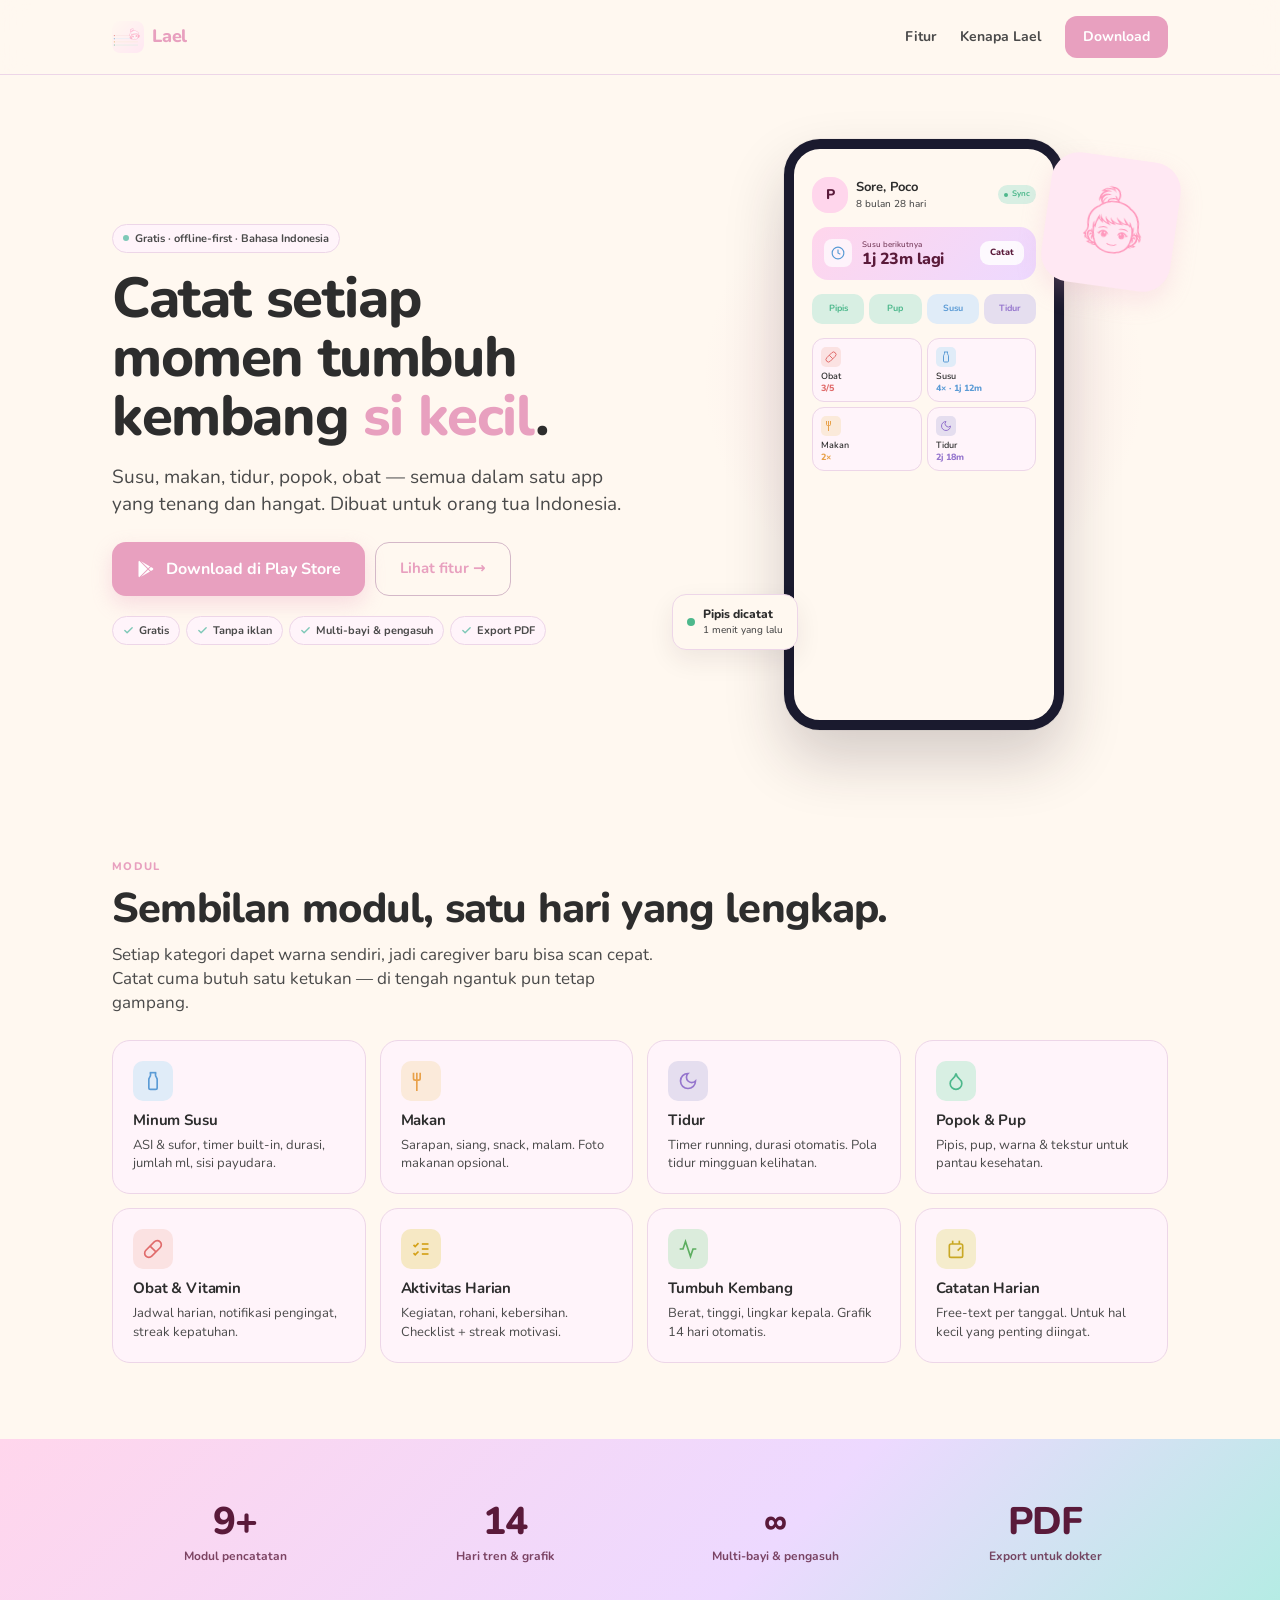
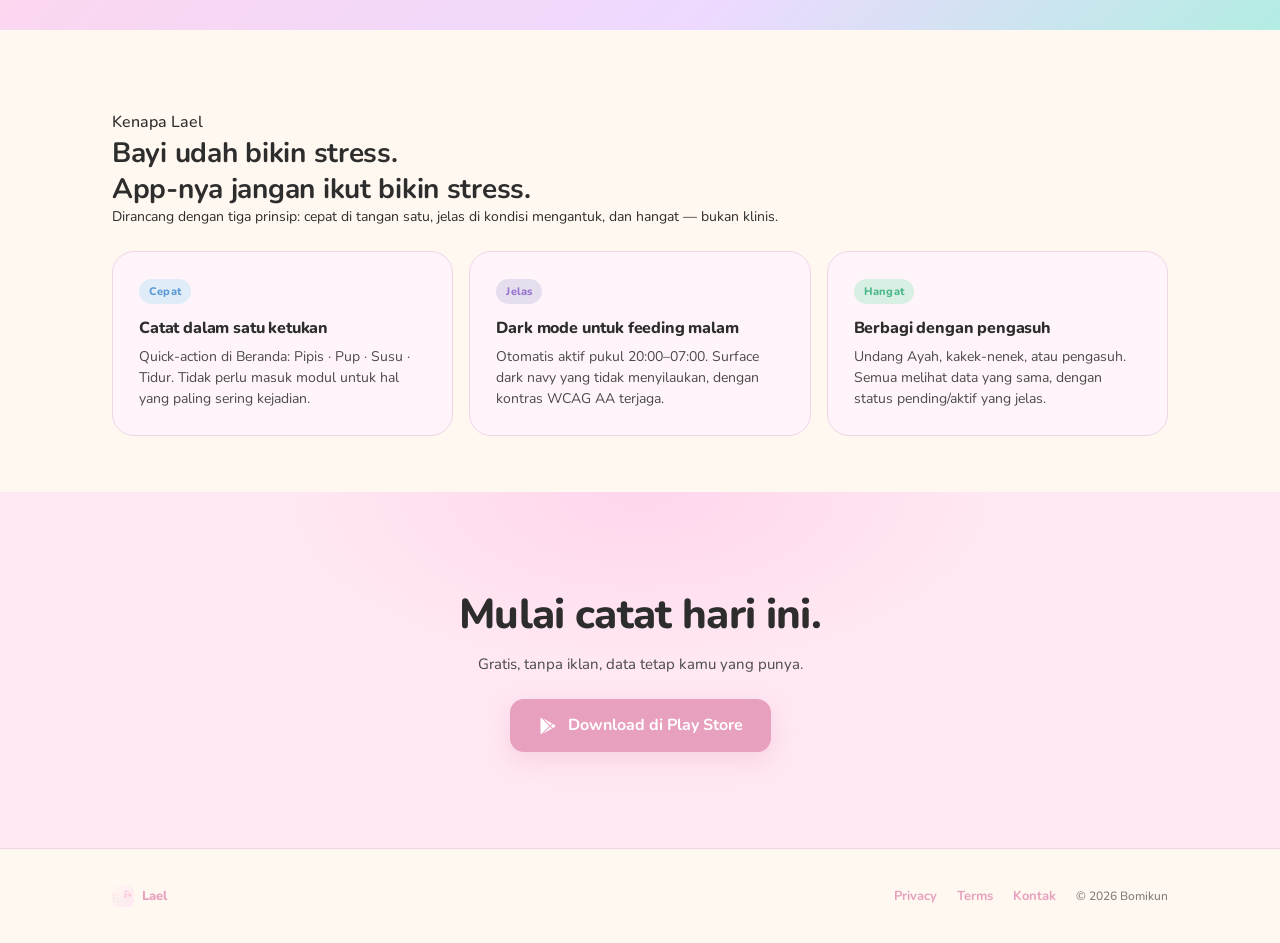
==== commit 0457da27: "feat: marketing landing v3 — mobile-first responsive from design handoff From claude.design Lael Des" ====
--- a/index.html
+++ b/index.html
@@ -2,195 +2,519 @@
 <html lang="id">
 <head>
 <meta charset="UTF-8">
-<meta name="viewport" content="width=device-width, initial-scale=1.0">
-<title>Lael — Baby Activity Tracker</title>
-<meta name="description" content="Catat aktivitas harian bayi: susu, makan, tidur, popok, obat, dan tumbuh kembang. Gratis untuk orang tua Indonesia.">
+<meta name="viewport" content="width=device-width, initial-scale=1, viewport-fit=cover">
+<title>Lael — Catat aktivitas harian si kecil</title>
+<meta name="description" content="Catat susu, makan, tidur, popok, obat & tumbuh kembang bayi dalam satu app yang tenang dan hangat. Gratis untuk orang tua Indonesia.">
+<meta name="theme-color" content="#FFF8F0">
+
+<!-- WhatsApp / OG share -->
+<meta property="og:title" content="Lael — Little Angel's Everyday Log">
+<meta property="og:description" content="Catat susu, makan, tidur, popok, obat & tumbuh kembang bayi. Gratis & offline-first.">
+<meta property="og:type" content="website">
+<meta property="og:url" content="https://lael.bomikun.com">
+<meta property="og:image" content="/icon.png">
+
 <link rel="icon" type="image/png" href="/icon.png">
 <link rel="stylesheet" href="/colors_and_type.css">
+
 <style>
-  * { margin: 0; padding: 0; box-sizing: border-box; }
-  html, body { background: var(--surface); color: var(--fg); font-family: var(--font-sans); font-weight: 500; line-height: 1.55; }
+  /* ─── reset + foundations (mobile-first) ─────────────────── */
+  *, *::before, *::after { margin: 0; padding: 0; box-sizing: border-box; }
+  html { -webkit-text-size-adjust: 100%; scroll-behavior: smooth; }
+  body {
+    background: var(--surface);
+    color: var(--fg);
+    font-family: var(--font-sans);
+    font-weight: 500;
+    line-height: 1.55;
+    -webkit-font-smoothing: antialiased;
+    overflow-x: hidden;
+  }
   a { color: inherit; text-decoration: none; }
-  .wrap { max-width: 1120px; margin: 0 auto; padding: 0 24px; }
-
-  /* ─── nav ─── */
+  img { max-width: 100%; display: block; }
+  button { font: inherit; cursor: pointer; border: 0; background: transparent; }
+
+  /* container — full bleed on mobile, capped from tablet up */
+  .wrap { padding-left: 20px; padding-right: 20px; max-width: 1120px; margin: 0 auto; }
+
+  /* ─── nav ───────────────────────────────────────────────── */
   nav.top {
-    position: sticky; top: 0; z-index: 10;
-    background: rgba(255,248,240,0.85); backdrop-filter: blur(14px);
+    position: sticky; top: 0; z-index: 50;
+    background: rgba(255, 248, 240, 0.88);
+    -webkit-backdrop-filter: blur(14px); backdrop-filter: blur(14px);
     border-bottom: 1px solid var(--outline-variant);
   }
-  nav.top .wrap { display: flex; align-items: center; gap: 24px; padding: 16px 24px; }
-  nav.top .logo { display: flex; align-items: center; gap: 10px; }
-  nav.top .logo img { width: 32px; height: 32px; border-radius: 8px; }
-  nav.top .logo span { font-weight: 800; color: var(--primary); font-size: 18px; letter-spacing: -0.01em; }
+  nav.top .wrap {
+    display: flex; align-items: center; gap: 12px;
+    padding-top: 12px; padding-bottom: 12px;
+  }
+  nav.top .logo { display: flex; align-items: center; gap: 8px; }
+  nav.top .logo img { width: 28px; height: 28px; border-radius: 7px; }
+  nav.top .logo span {
+    font-weight: 800; color: var(--primary);
+    font-size: 17px; letter-spacing: -0.01em;
+  }
   nav.top .spacer { flex: 1; }
-  nav.top a.link { font-size: 14px; font-weight: 600; color: var(--fg-muted); }
+  nav.top a.link { display: none; }
   nav.top a.cta {
-    background: var(--primary); color: #fff; padding: 10px 18px;
-    border-radius: 12px; font-size: 14px; font-weight: 700;
-    transition: transform 0.2s var(--ease-standard);
-  }
-  nav.top a.cta:hover { transform: translateY(-1px); }
-
-  /* ─── hero ─── */
+    background: var(--primary); color: #fff;
+    padding: 9px 14px; border-radius: 10px;
+    font-size: 13px; font-weight: 700;
+    white-space: nowrap;
+    transition: transform 0.15s var(--ease-standard);
+  }
+  nav.top a.cta:active { transform: scale(0.96); }
+
+  /* ─── hero (mobile) ─────────────────────────────────────── */
   .hero {
-    padding: 72px 0 56px;
-    display: grid; grid-template-columns: 1.05fr 1fr; gap: 56px; align-items: center;
+    padding-top: 28px; padding-bottom: 8px;
+    position: relative;
+  }
+  .hero .copy { position: relative; z-index: 2; }
+  .hero .eyebrow {
+    display: inline-flex; align-items: center; gap: 6px;
+    padding: 5px 10px;
+    background: var(--surface-low);
+    border: 1px solid var(--outline-variant);
+    border-radius: 999px;
+    font-size: 11px; font-weight: 700;
+    color: var(--fg-muted);
+    margin-bottom: 16px;
+  }
+  .hero .eyebrow .dot {
+    width: 6px; height: 6px; border-radius: 3px; background: var(--tertiary);
   }
   .hero h1 {
-    font-size: clamp(2.5rem, 5.2vw, 4rem); line-height: 1.05; letter-spacing: -0.03em;
+    font-size: clamp(2rem, 8.5vw, 2.6rem);
+    line-height: 1.05; letter-spacing: -0.025em;
     font-weight: 800; color: var(--fg);
+    text-wrap: balance;
   }
   .hero h1 .accent { color: var(--primary); }
   .hero .tagline {
-    margin-top: 16px; font-size: 20px; color: var(--fg-muted); max-width: 480px;
-  }
-  .hero .ctas { display: flex; gap: 12px; margin-top: 32px; flex-wrap: wrap; }
+    margin-top: 14px;
+    font-size: 16px;
+    color: var(--fg-muted);
+    max-width: 28em;
+  }
+  .hero .ctas {
+    display: flex; flex-direction: column; gap: 10px;
+    margin-top: 24px;
+  }
   .hero .cta-primary {
-    background: var(--primary); color: #fff; padding: 16px 28px;
-    border-radius: 14px; font-size: 16px; font-weight: 700;
-    box-shadow: 0 8px 24px rgba(232,160,191,0.32);
-    display: inline-flex; align-items: center; gap: 10px;
-    transition: transform 0.2s;
-  }
-  .hero .cta-primary:hover { transform: translateY(-2px); }
+    background: var(--primary); color: #fff;
+    padding: 14px 22px; border-radius: 14px;
+    font-size: 16px; font-weight: 700;
+    box-shadow: 0 8px 20px rgba(232, 160, 191, 0.32);
+    display: inline-flex; align-items: center; justify-content: center; gap: 10px;
+    min-height: 52px;
+    transition: transform 0.15s var(--ease-standard);
+  }
+  .hero .cta-primary:active { transform: scale(0.98); }
   .hero .cta-secondary {
-    color: var(--primary); padding: 16px 24px; font-size: 16px; font-weight: 600;
-    border: 1px solid var(--outline); border-radius: 14px;
-  }
-  .hero .trust { margin-top: 24px; font-size: 13px; color: var(--fg-subtle); display: flex; align-items: center; gap: 6px; }
-  .hero .trust b { color: var(--fg-muted); font-weight: 700; }
-
-  /* hero device */
-  .hero-art { position: relative; min-height: 540px; }
+    color: var(--primary);
+    padding: 13px 22px;
+    font-size: 15px; font-weight: 700;
+    border: 1px solid var(--outline);
+    border-radius: 14px;
+    display: inline-flex; align-items: center; justify-content: center; gap: 6px;
+    min-height: 52px;
+  }
+  .hero .trust {
+    margin-top: 20px;
+    display: flex; flex-wrap: wrap; gap: 6px;
+  }
+  .hero .trust span {
+    font-size: 11px; font-weight: 700;
+    padding: 5px 10px; border-radius: 999px;
+    background: var(--surface-low); color: var(--fg-muted);
+    border: 1px solid var(--outline-variant);
+    display: inline-flex; align-items: center; gap: 5px;
+  }
+  .hero .trust span svg { color: var(--tertiary); }
+
+  /* hero art */
+  .hero-art {
+    margin-top: 36px;
+    position: relative;
+    display: flex; justify-content: center; align-items: flex-end;
+    min-height: 380px;
+  }
+  .hero-art::before {
+    content: ''; position: absolute;
+    width: 320px; height: 320px;
+    background: radial-gradient(circle, rgba(232,160,191,0.22) 0%, transparent 65%);
+    z-index: 0;
+    top: 0; left: 50%; transform: translateX(-50%);
+  }
   .device {
-    position: absolute; left: 50%; top: 0; transform: translateX(-50%);
-    width: 280px; aspect-ratio: 9/19.5; background: var(--surface);
-    border-radius: 36px; border: 10px solid #1a1a2e;
-    box-shadow: 0 40px 80px rgba(45,30,40,0.18);
+    position: relative; z-index: 1;
+    width: 240px; aspect-ratio: 9 / 19;
+    background: var(--surface);
+    border-radius: 32px;
+    border: 8px solid #1a1a2e;
+    box-shadow: 0 30px 60px rgba(45, 30, 40, 0.20),
+                0 0 0 1px rgba(0,0,0,0.04);
     overflow: hidden;
   }
-  .device .screen { width: 100%; height: 100%; padding: 28px 18px 18px; display: flex; flex-direction: column; gap: 14px; box-sizing: border-box; }
-  .device .baby-hd { display: flex; align-items: center; gap: 10px; }
-  .device .baby-hd .av { width: 36px; height: 36px; border-radius: 50%; background: var(--primary-container); color: var(--on-primary-container); display: flex; align-items: center; justify-content: center; font-weight: 800; font-size: 14px; }
-  .device .baby-hd .nm { font-size: 13px; font-weight: 700; }
-  .device .baby-hd .ag { font-size: 10px; color: var(--fg-muted); }
-  .device .next {
+  .device .screen {
+    width: 100%; height: 100%;
+    padding: 24px 14px 14px;
+    display: flex; flex-direction: column; gap: 11px;
+    box-sizing: border-box;
+  }
+  .baby-hd { display: flex; align-items: center; gap: 8px; }
+  .baby-hd .av {
+    width: 32px; height: 32px; border-radius: 16px;
+    background: var(--primary-container); color: var(--on-primary-container);
+    display: flex; align-items: center; justify-content: center;
+    font-weight: 800; font-size: 13px;
+  }
+  .baby-hd .nm { font-size: 12px; font-weight: 700; }
+  .baby-hd .ag { font-size: 9px; color: var(--fg-muted); }
+  .baby-hd .sync {
+    margin-left: auto;
+    display: flex; align-items: center; gap: 4px;
+    background: var(--m-diaper-soft); color: var(--m-diaper);
+    padding: 3px 6px; border-radius: 999px;
+    font-size: 8px; font-weight: 700;
+  }
+  .baby-hd .sync .d { width: 4px; height: 4px; border-radius: 2px; background: currentColor; }
+  .next {
     background: linear-gradient(135deg, var(--primary-container) 0%, var(--secondary-container) 100%);
-    border-radius: 16px; padding: 12px; display: flex; align-items: center; gap: 10px;
-  }
-  .device .next .clk { width: 28px; height: 28px; border-radius: 8px; background: rgba(255,255,255,0.7); display: flex; align-items: center; justify-content: center; color: var(--m-milk); }
-  .device .next .nx { font-size: 9px; color: var(--on-primary-container); opacity: 0.85; }
-  .device .next .nv { font-size: 16px; font-weight: 800; color: var(--on-primary-container); letter-spacing: -0.01em; white-space: nowrap; }
-  .device .qa { display: flex; gap: 6px; }
-  .device .qa span { flex: 1; padding: 8px 0; text-align: center; border-radius: 10px; font-size: 9px; font-weight: 700; }
-  .device .qa span:nth-child(1) { background: var(--m-diaper-soft); color: var(--m-diaper); }
-  .device .qa span:nth-child(2) { background: var(--m-diaper-soft); color: var(--m-diaper); }
-  .device .qa span:nth-child(3) { background: var(--m-milk-soft); color: var(--m-milk); }
-  .device .qa span:nth-child(4) { background: var(--m-sleep-soft); color: var(--m-sleep); }
-  .device .grid2 { display: grid; grid-template-columns: 1fr 1fr; gap: 6px; }
-  .device .gtile { background: var(--surface-low); border: 1px solid var(--outline-variant); border-radius: 12px; padding: 8px; height: 64px; display: flex; flex-direction: column; justify-content: space-between; }
-  .device .gtile .ico { width: 20px; height: 20px; border-radius: 5px; display: flex; align-items: center; justify-content: center; }
-  .device .gtile .ttl { font-size: 9px; font-weight: 600; }
-  .device .gtile .vl { font-size: 9px; font-weight: 700; }
-  .device .gtile.m-pill .ico { background: var(--m-medicine-soft); color: var(--m-medicine); }
-  .device .gtile.m-pill .vl { color: var(--m-medicine); }
-  .device .gtile.m-milk .ico { background: var(--m-milk-soft); color: var(--m-milk); }
-  .device .gtile.m-milk .vl { color: var(--m-milk); }
-  .device .gtile.m-meal .ico { background: var(--m-meal-soft); color: var(--m-meal); }
-  .device .gtile.m-meal .vl { color: var(--m-meal); }
-  .device .gtile.m-sleep .ico { background: var(--m-sleep-soft); color: var(--m-sleep); }
-  .device .gtile.m-sleep .vl { color: var(--m-sleep); }
-
-  /* floating sticker — mascot peek */
-  .float-mascot {
-    position: absolute; right: 0; top: 32px; width: 130px; height: 130px;
-    background: var(--surface-high); border-radius: 28px;
+    border-radius: 14px; padding: 10px;
+    display: flex; align-items: center; gap: 9px;
+  }
+  .next .clk {
+    width: 26px; height: 26px; border-radius: 8px;
+    background: rgba(255,255,255,0.7);
     display: flex; align-items: center; justify-content: center;
-    transform: rotate(8deg);
-    box-shadow: 0 12px 32px rgba(232,160,191,0.24);
-  }
-  .float-mascot img { width: 110px; height: 110px; object-fit: contain; }
-  .float-tag {
-    position: absolute; left: -8px; top: 380px;
-    background: var(--surface); border: 1px solid var(--outline-variant);
-    border-radius: 14px; padding: 10px 14px;
+    color: var(--m-milk); flex-shrink: 0;
+  }
+  .next .nx { font-size: 8px; color: var(--on-primary-container); opacity: 0.85; }
+  .next .nv {
+    font-size: 14px; font-weight: 800;
+    color: var(--on-primary-container);
+    letter-spacing: -0.01em; white-space: nowrap; line-height: 1.05;
+  }
+  .next .ct {
+    margin-left: auto;
+    background: rgba(255,255,255,0.85); color: var(--on-primary-container);
+    padding: 5px 10px; border-radius: 9px;
+    font-size: 9px; font-weight: 800;
+  }
+  .qa { display: flex; gap: 5px; }
+  .qa span {
+    flex: 1; padding: 7px 0; text-align: center;
+    border-radius: 9px; font-size: 9px; font-weight: 700;
+  }
+  .qa span:nth-child(1), .qa span:nth-child(2) {
+    background: var(--m-diaper-soft); color: var(--m-diaper);
+  }
+  .qa span:nth-child(3) { background: var(--m-milk-soft); color: var(--m-milk); }
+  .qa span:nth-child(4) { background: var(--m-sleep-soft); color: var(--m-sleep); }
+  .grid2 { display: grid; grid-template-columns: 1fr 1fr; gap: 5px; }
+  .gtile {
+    background: var(--surface-low);
+    border: 1px solid var(--outline-variant);
+    border-radius: 11px;
+    padding: 7px 8px;
+    height: 58px;
+    display: flex; flex-direction: column; justify-content: space-between;
+  }
+  .gtile .ico {
+    width: 18px; height: 18px; border-radius: 5px;
+    display: flex; align-items: center; justify-content: center;
+  }
+  .gtile .ttl { font-size: 8px; font-weight: 600; color: var(--fg); }
+  .gtile .vl { font-size: 9px; font-weight: 800; line-height: 1; }
+  .gtile.m-pill .ico { background: var(--m-medicine-soft); color: var(--m-medicine); }
+  .gtile.m-pill .vl { color: var(--m-medicine); }
+  .gtile.m-milk .ico { background: var(--m-milk-soft); color: var(--m-milk); }
+  .gtile.m-milk .vl { color: var(--m-milk); }
+  .gtile.m-meal .ico { background: var(--m-meal-soft); color: var(--m-meal); }
+  .gtile.m-meal .vl { color: var(--m-meal); }
+  .gtile.m-sleep .ico { background: var(--m-sleep-soft); color: var(--m-sleep); }
+  .gtile.m-sleep .vl { color: var(--m-sleep); }
+
+  /* floating toast — sits in the rendered flow on mobile, absolute on desktop */
+  .toast {
+    position: absolute; z-index: 2;
+    left: 10px; bottom: 14px;
+    background: var(--surface);
+    border: 1px solid var(--outline-variant);
+    border-radius: 14px;
+    padding: 9px 12px;
     display: flex; align-items: center; gap: 8px;
-    box-shadow: 0 8px 24px rgba(45,30,40,0.06);
-  }
-  .float-tag .dot { width: 8px; height: 8px; border-radius: 4px; background: var(--m-diaper); }
-  .float-tag .t1 { font-size: 11px; font-weight: 700; }
-  .float-tag .t2 { font-size: 10px; color: var(--fg-muted); }
-
-  /* ─── feature grid ─── */
-  .section { padding: 64px 0; }
+    box-shadow: 0 10px 26px rgba(45, 30, 40, 0.08);
+  }
+  .toast .dot {
+    width: 8px; height: 8px; border-radius: 4px; background: var(--m-diaper);
+  }
+  .toast .t1 { font-size: 11px; font-weight: 800; }
+  .toast .t2 { font-size: 9px; color: var(--fg-muted); }
+
+  .mascot {
+    position: absolute; z-index: 2;
+    right: 8px; top: 8px;
+    width: 88px; height: 88px;
+    background: var(--surface-high);
+    border-radius: 22px;
+    display: flex; align-items: center; justify-content: center;
+    transform: rotate(6deg);
+    box-shadow: 0 10px 24px rgba(232, 160, 191, 0.22);
+  }
+  .mascot img { width: 74px; height: 74px; object-fit: contain; }
+
+  /* ─── section common ────────────────────────────────────── */
+  .section {
+    padding-top: 56px; padding-bottom: 24px;
+  }
   .section .eyebrow {
-    font-size: 13px; font-weight: 700; color: var(--primary); letter-spacing: 0.06em;
-    text-transform: uppercase; margin-bottom: 12px;
+    font-size: 11px; font-weight: 800;
+    color: var(--primary); letter-spacing: 0.12em;
+    text-transform: uppercase; margin-bottom: 10px;
   }
   .section h2 {
-    font-size: clamp(2rem, 4vw, 2.5rem); font-weight: 800; letter-spacing: -0.02em;
-    max-width: 600px; line-height: 1.15;
-  }
-  .section .lede { color: var(--fg-muted); font-size: 17px; margin-top: 12px; max-width: 580px; }
+    font-size: clamp(1.6rem, 6.5vw, 2.4rem);
+    font-weight: 800; letter-spacing: -0.02em;
+    line-height: 1.15; text-wrap: balance;
+  }
+  .section .lede {
+    color: var(--fg-muted); font-size: 15px;
+    margin-top: 10px; max-width: 32em;
+  }
+
+  /* module grid — 2 cols on mobile, 4 on desktop */
   .modgrid {
-    margin-top: 40px;
-    display: grid; grid-template-columns: repeat(4, 1fr); gap: 12px;
+    margin-top: 24px;
+    display: grid; grid-template-columns: 1fr 1fr; gap: 10px;
   }
   .modcard {
-    background: var(--surface-low); border: 1px solid var(--outline-variant);
-    border-radius: 20px; padding: 20px;
-    display: flex; flex-direction: column; gap: 8px;
-    transition: transform 0.2s var(--ease-standard);
-  }
-  .modcard:hover { transform: translateY(-3px); border-color: var(--outline); }
+    background: var(--surface-low);
+    border: 1px solid var(--outline-variant);
+    border-radius: 18px;
+    padding: 14px;
+    display: flex; flex-direction: column; gap: 6px;
+    transition: transform 0.2s var(--ease-standard), border-color 0.2s;
+  }
+  .modcard:hover { transform: translateY(-2px); border-color: var(--outline); }
   .modcard .micon {
-    width: 44px; height: 44px; border-radius: 12px;
+    width: 36px; height: 36px; border-radius: 10px;
     display: flex; align-items: center; justify-content: center;
-    margin-bottom: 6px;
-  }
-  .modcard h3 { font-size: 15px; font-weight: 700; }
-  .modcard p { font-size: 13px; color: var(--fg-muted); }
-
-  /* ─── highlight band ─── */
+    margin-bottom: 4px;
+  }
+  .modcard .micon svg { width: 18px; height: 18px; }
+  .modcard h3 {
+    font-size: 14px; font-weight: 700; letter-spacing: -0.01em;
+  }
+  .modcard p {
+    font-size: 12.5px; color: var(--fg-muted); line-height: 1.45;
+  }
+
+  /* ─── stats band ────────────────────────────────────────── */
   .band {
     background: linear-gradient(135deg, var(--primary-container) 0%, var(--secondary-container) 60%, var(--tertiary-container) 100%);
-    padding: 64px 0; margin: 24px 0 0;
-  }
-  .band .wrap { display: grid; grid-template-columns: repeat(4, 1fr); gap: 24px; }
+    padding: 36px 0; margin-top: 28px;
+  }
+  .band .wrap {
+    display: grid; grid-template-columns: 1fr 1fr; gap: 20px;
+  }
   .band .stat { text-align: center; }
-  .band .stat .num { font-size: clamp(2rem, 4vw, 2.5rem); font-weight: 800; letter-spacing: -0.02em; color: var(--on-primary-container); }
-  .band .stat .lbl { font-size: 13px; color: var(--on-primary-container); opacity: 0.78; margin-top: 4px; font-weight: 600; }
-
-  /* ─── why band ─── */
-  .why { padding: 72px 0; }
-  .whygrid { display: grid; grid-template-columns: 1fr 1fr 1fr; gap: 16px; margin-top: 32px; }
-  .whycell { background: var(--surface-low); border: 1px solid var(--outline-variant); border-radius: 20px; padding: 24px; }
-  .whycell h4 { font-size: 16px; font-weight: 700; margin-bottom: 8px; }
-  .whycell p { font-size: 14px; color: var(--fg-muted); }
-  .whycell .badge { display: inline-flex; align-items: center; gap: 6px; padding: 4px 10px; border-radius: 999px; font-size: 11px; font-weight: 700; margin-bottom: 12px; }
-
-  /* ─── final cta ─── */
+  .band .stat .num {
+    font-size: clamp(1.8rem, 8vw, 2.4rem);
+    font-weight: 800; letter-spacing: -0.02em;
+    color: var(--on-primary-container);
+    line-height: 1;
+  }
+  .band .stat .lbl {
+    font-size: 12px; color: var(--on-primary-container);
+    opacity: 0.78; margin-top: 6px; font-weight: 700;
+  }
+
+  /* ─── why section ───────────────────────────────────────── */
+  .why { padding-top: 52px; padding-bottom: 32px; }
+  .whygrid {
+    display: grid; grid-template-columns: 1fr; gap: 12px;
+    margin-top: 24px;
+  }
+  .whycell {
+    background: var(--surface-low);
+    border: 1px solid var(--outline-variant);
+    border-radius: 20px;
+    padding: 18px;
+  }
+  .whycell .badge {
+    display: inline-flex; align-items: center; gap: 5px;
+    padding: 4px 10px; border-radius: 999px;
+    font-size: 11px; font-weight: 800;
+    margin-bottom: 12px;
+    letter-spacing: 0.02em;
+  }
+  .whycell h4 {
+    font-size: 16px; font-weight: 800;
+    margin-bottom: 6px; letter-spacing: -0.01em;
+  }
+  .whycell p {
+    font-size: 14px; color: var(--fg-muted); line-height: 1.5;
+  }
+
+  /* ─── final CTA ─────────────────────────────────────────── */
   .final {
-    padding: 96px 24px; text-align: center;
-    background: var(--surface-high); margin-top: 0;
-  }
-  .final h2 { font-size: clamp(2rem, 4vw, 2.5rem); font-weight: 800; letter-spacing: -0.02em; }
-  .final .lede { color: var(--fg-muted); margin: 16px auto 28px; max-width: 480px; font-size: 17px; }
-
-  /* ─── footer ─── */
-  footer { padding: 32px 0; border-top: 1px solid var(--outline-variant); }
-  footer .wrap { display: flex; align-items: center; gap: 24px; font-size: 13px; color: var(--fg-muted); }
+    padding: 64px 20px 80px;
+    text-align: center;
+    background:
+      radial-gradient(600px 300px at 50% 0%, var(--primary-container) 0%, transparent 60%),
+      var(--surface-high);
+    margin-top: 16px;
+  }
+  .final h2 {
+    font-size: clamp(1.6rem, 6.5vw, 2.4rem);
+    font-weight: 800; letter-spacing: -0.02em;
+    text-wrap: balance;
+  }
+  .final .lede {
+    color: var(--fg-muted);
+    margin: 12px auto 24px;
+    max-width: 24em; font-size: 15px;
+  }
+  .final .cta-primary {
+    background: var(--primary); color: #fff;
+    padding: 14px 28px; border-radius: 14px;
+    font-size: 16px; font-weight: 700;
+    box-shadow: 0 8px 24px rgba(232, 160, 191, 0.32);
+    display: inline-flex; align-items: center; gap: 10px;
+    min-height: 52px;
+  }
+
+  /* ─── footer ────────────────────────────────────────────── */
+  footer {
+    padding: 28px 0 96px;
+    border-top: 1px solid var(--outline-variant);
+  }
+  footer .wrap {
+    display: flex; flex-direction: column; gap: 14px;
+    font-size: 13px; color: var(--fg-muted);
+  }
+  footer .logo { display: flex; align-items: center; gap: 8px; }
+  footer .logo img { width: 22px; height: 22px; border-radius: 6px; }
+  footer .logo span { font-weight: 800; color: var(--primary); }
+  footer .row {
+    display: flex; flex-wrap: wrap; gap: 16px 20px;
+    align-items: center;
+  }
+  footer a { color: var(--primary); font-weight: 700; }
   footer .spc { flex: 1; }
-  footer a { color: var(--primary); font-weight: 600; }
-
-  @media (max-width: 880px) {
-    .hero { grid-template-columns: 1fr; gap: 24px; padding: 40px 0; }
-    .hero-art { min-height: 480px; }
-    .modgrid { grid-template-columns: 1fr 1fr; }
-    .band .wrap { grid-template-columns: 1fr 1fr; gap: 32px; }
-    .whygrid { grid-template-columns: 1fr; }
-    nav.top a.link { display: none; }
+  footer small { font-size: 12px; opacity: 0.7; }
+
+  /* ─── sticky bottom CTA (mobile only) ───────────────────── */
+  .sticky-cta {
+    position: fixed; left: 12px; right: 12px;
+    bottom: calc(12px + env(safe-area-inset-bottom));
+    z-index: 40;
+    background: var(--primary); color: #fff;
+    padding: 14px 20px; border-radius: 14px;
+    font-size: 15px; font-weight: 700;
+    box-shadow: 0 10px 28px rgba(232, 160, 191, 0.45),
+                0 0 0 1px rgba(255,255,255,0.4) inset;
+    display: flex; align-items: center; justify-content: center; gap: 10px;
+    transform: translateY(120%);
+    transition: transform 0.3s var(--ease-decel);
+    min-height: 52px;
+  }
+  .sticky-cta.show { transform: translateY(0); }
+
+  /* ─── tablet & up ───────────────────────────────────────── */
+  @media (min-width: 640px) {
+    .wrap { padding-left: 32px; padding-right: 32px; }
+
+    nav.top .wrap { padding-top: 16px; padding-bottom: 16px; gap: 24px; }
+    nav.top .logo img { width: 32px; height: 32px; border-radius: 8px; }
+    nav.top .logo span { font-size: 18px; }
+    nav.top a.link {
+      display: inline-block;
+      font-size: 14px; font-weight: 700; color: var(--fg-muted);
+    }
+    nav.top a.cta { padding: 10px 18px; font-size: 14px; border-radius: 12px; }
+
+    .hero { padding-top: 48px; }
+    .hero .ctas { flex-direction: row; }
+    .hero .cta-primary, .hero .cta-secondary { padding: 14px 24px; }
+
+    .modgrid { grid-template-columns: repeat(3, 1fr); gap: 14px; }
+    .modcard { padding: 18px; }
+    .modcard .micon { width: 40px; height: 40px; }
+    .modcard .micon svg { width: 20px; height: 20px; }
+
+    .band .wrap { grid-template-columns: repeat(4, 1fr); gap: 24px; }
+    .whygrid { grid-template-columns: 1fr 1fr; gap: 16px; }
+    .whycell { padding: 22px; }
+
+    footer .wrap { flex-direction: row; align-items: center; }
+
+    /* hide sticky on tablet+ — nav CTA is visible */
+    .sticky-cta { display: none; }
+  }
+
+  /* ─── desktop ───────────────────────────────────────────── */
+  @media (min-width: 960px) {
+    .wrap { padding-left: 32px; padding-right: 32px; }
+
+    .hero {
+      padding-top: 64px; padding-bottom: 48px;
+      display: grid; grid-template-columns: 1.05fr 1fr;
+      gap: 56px; align-items: center;
+    }
+    .hero h1 { font-size: clamp(2.6rem, 4.4vw, 4rem); }
+    .hero .tagline { font-size: 19px; margin-top: 18px; }
+    .hero-art { margin-top: 0; min-height: 540px; }
+    .hero-art::before { width: 480px; height: 480px; }
+    .device {
+      width: 280px;
+      border-width: 10px; border-radius: 36px;
+    }
+    .device .screen { padding: 28px 18px 18px; gap: 14px; }
+    .baby-hd .av { width: 36px; height: 36px; font-size: 14px; }
+    .baby-hd .nm { font-size: 13px; }
+    .baby-hd .ag { font-size: 10px; }
+    .next { padding: 12px; border-radius: 16px; gap: 10px; }
+    .next .clk { width: 28px; height: 28px; }
+    .next .nv { font-size: 16px; }
+    .qa span { padding: 8px 0; font-size: 9px; border-radius: 10px; }
+    .gtile { padding: 8px; height: 64px; border-radius: 12px; }
+    .gtile .ico { width: 20px; height: 20px; }
+    .gtile .ttl { font-size: 9px; }
+    .gtile .vl { font-size: 9px; }
+
+    .mascot {
+      width: 130px; height: 130px;
+      right: -8px; top: 18px;
+      border-radius: 28px;
+      transform: rotate(8deg);
+    }
+    .mascot img { width: 110px; height: 110px; }
+    .toast { left: -8px; bottom: 80px; padding: 10px 14px; }
+    .toast .t1 { font-size: 12px; }
+    .toast .t2 { font-size: 10px; }
+
+    .section { padding-top: 80px; padding-bottom: 40px; }
+    .section h2 { font-size: clamp(2rem, 3.6vw, 2.6rem); }
+    .section .lede { font-size: 17px; }
+    .modgrid { grid-template-columns: repeat(4, 1fr); gap: 14px; }
+    .modcard { padding: 20px; }
+    .modcard h3 { font-size: 15px; }
+    .modcard p { font-size: 13px; }
+
+    .band { padding: 64px 0; margin-top: 36px; }
+
+    .why { padding-top: 80px; padding-bottom: 40px; }
+    .whygrid { grid-template-columns: repeat(3, 1fr); }
+    .whycell { padding: 26px; border-radius: 22px; }
+
+    .final { padding: 96px 24px; }
+    .final h2 { font-size: clamp(2rem, 3.6vw, 2.6rem); }
+
+    footer { padding: 36px 0; }
   }
 </style>
 </head>
@@ -210,9 +534,10 @@
 </nav>
 
 <section class="hero wrap">
-  <div>
-    <h1>Catat setiap momen<br>tumbuh kembang <span class="accent">si kecil</span>.</h1>
-    <p class="tagline">Susu, makan, tidur, popok, obat — semua dalam satu aplikasi yang tenang dan hangat. Dibuat untuk orang tua Indonesia.</p>
+  <div class="copy">
+    <span class="eyebrow"><span class="dot"></span> Gratis · offline-first · Bahasa Indonesia</span>
+    <h1>Catat setiap momen tumbuh kembang <span class="accent">si kecil</span>.</h1>
+    <p class="tagline">Susu, makan, tidur, popok, obat — semua dalam satu app yang tenang dan hangat. Dibuat untuk orang tua Indonesia.</p>
     <div class="ctas">
       <a href="https://play.google.com/store/apps/details?id=com.bomikun.lael" class="cta-primary">
         <svg width="20" height="20" viewBox="0 0 24 24" fill="currentColor"><path d="M3,20.5V3.5C3,2.91 3.34,2.39 3.84,2.15L13.69,12L3.84,21.85C3.34,21.61 3,21.09 3,20.5M16.81,15.12L6.05,21.34L14.54,12.85L16.81,15.12M20.16,10.81C20.5,11.08 20.75,11.5 20.75,12C20.75,12.5 20.5,12.92 20.16,13.19L17.89,14.5L15.39,12L17.89,9.5L20.16,10.81M6.05,2.66L16.81,8.88L14.54,11.15L6.05,2.66Z"/></svg>
@@ -221,10 +546,13 @@
       <a href="#fitur" class="cta-secondary">Lihat fitur →</a>
     </div>
     <div class="trust">
-      <svg width="14" height="14" viewBox="0 0 24 24" fill="none" stroke="currentColor" stroke-width="2"><polyline points="20 6 9 17 4 12"/></svg>
-      <b>Gratis</b> &middot; offline-first &middot; export CSV/PDF &middot; multi-bayi
+      <span><svg width="11" height="11" viewBox="0 0 24 24" fill="none" stroke="currentColor" stroke-width="3" stroke-linecap="round" stroke-linejoin="round"><polyline points="20 6 9 17 4 12"/></svg> Gratis</span>
+      <span><svg width="11" height="11" viewBox="0 0 24 24" fill="none" stroke="currentColor" stroke-width="3" stroke-linecap="round" stroke-linejoin="round"><polyline points="20 6 9 17 4 12"/></svg> Tanpa iklan</span>
+      <span><svg width="11" height="11" viewBox="0 0 24 24" fill="none" stroke="currentColor" stroke-width="3" stroke-linecap="round" stroke-linejoin="round"><polyline points="20 6 9 17 4 12"/></svg> Multi-bayi &amp; pengasuh</span>
+      <span><svg width="11" height="11" viewBox="0 0 24 24" fill="none" stroke="currentColor" stroke-width="3" stroke-linecap="round" stroke-linejoin="round"><polyline points="20 6 9 17 4 12"/></svg> Export PDF</span>
     </div>
   </div>
+
   <div class="hero-art">
     <div class="device">
       <div class="screen">
@@ -234,6 +562,7 @@
             <div class="nm">Sore, Poco</div>
             <div class="ag">8 bulan 28 hari</div>
           </div>
+          <div class="sync"><span class="d"></span>Sync</div>
         </div>
         <div class="next">
           <div class="clk">
@@ -243,6 +572,7 @@
             <div class="nx">Susu berikutnya</div>
             <div class="nv">1j 23m lagi</div>
           </div>
+          <div class="ct">Catat</div>
         </div>
         <div class="qa">
           <span>Pipis</span>
@@ -256,12 +586,12 @@
             <div><div class="ttl">Obat</div><div class="vl">3/5</div></div>
           </div>
           <div class="gtile m-milk">
-            <div class="ico"><svg width="12" height="12" viewBox="0 0 24 24" fill="none" stroke="currentColor" stroke-width="2"><path d="M9 2v2.789a4 4 0 0 1-.672 2.219l-.656.984A4 4 0 0 0 7 10.212V20a2 2 0 0 0 2 2h6a2 2 0 0 0 2-2v-9.789a4 4 0 0 0-.672-2.219l-.656-.984A4 4 0 0 1 15 4.788V2"/><path d="M8 2h8"/></svg></div>
+            <div class="ico"><svg width="12" height="12" viewBox="0 0 24 24" fill="none" stroke="currentColor" stroke-width="2"><path d="M9 2v2.8a4 4 0 0 1-.7 2.2l-.6 1A4 4 0 0 0 7 10.2V20a2 2 0 0 0 2 2h6a2 2 0 0 0 2-2v-9.8a4 4 0 0 0-.7-2.2l-.6-1A4 4 0 0 1 15 4.8V2"/><path d="M8 2h8"/></svg></div>
             <div><div class="ttl">Susu</div><div class="vl">4× · 1j 12m</div></div>
           </div>
           <div class="gtile m-meal">
             <div class="ico"><svg width="12" height="12" viewBox="0 0 24 24" fill="none" stroke="currentColor" stroke-width="2"><path d="M3 2v7c0 1.1.9 2 2 2h4a2 2 0 0 0 2-2V2"/><path d="M7 2v20"/></svg></div>
-            <div><div class="ttl">Makan</div><div class="vl">2× makan</div></div>
+            <div><div class="ttl">Makan</div><div class="vl">2×</div></div>
           </div>
           <div class="gtile m-sleep">
             <div class="ico"><svg width="12" height="12" viewBox="0 0 24 24" fill="none" stroke="currentColor" stroke-width="2"><path d="M12 3a6 6 0 0 0 9 9 9 9 0 1 1-9-9Z"/></svg></div>
@@ -270,8 +600,8 @@
         </div>
       </div>
     </div>
-    <div class="float-mascot"><img src="/lael-head.png" alt=""></div>
-    <div class="float-tag">
+    <div class="mascot"><img src="/lael-head.png" alt=""></div>
+    <div class="toast">
       <div class="dot"></div>
       <div>
         <div class="t1">Pipis dicatat</div>
@@ -284,61 +614,61 @@
 <section class="section wrap" id="fitur">
   <div class="eyebrow">Modul</div>
   <h2>Sembilan modul, satu hari yang lengkap.</h2>
-  <p class="lede">Setiap kategori dapet warna sendiri jadi caregiver baru bisa scan cepat. Catat cuma butuh satu ketukan — di tengah ngantuk pun tetap gampang.</p>
+  <p class="lede">Setiap kategori dapet warna sendiri, jadi caregiver baru bisa scan cepat. Catat cuma butuh satu ketukan — di tengah ngantuk pun tetap gampang.</p>
 
   <div class="modgrid">
     <div class="modcard">
       <div class="micon" style="background:var(--m-milk-soft); color:var(--m-milk);">
-        <svg width="22" height="22" viewBox="0 0 24 24" fill="none" stroke="currentColor" stroke-width="2"><path d="M8 2h8"/><path d="M9 2v2.789a4 4 0 0 1-.672 2.219l-.656.984A4 4 0 0 0 7 10.212V20a2 2 0 0 0 2 2h6a2 2 0 0 0 2-2v-9.789a4 4 0 0 0-.672-2.219l-.656-.984A4 4 0 0 1 15 4.788V2"/></svg>
+        <svg viewBox="0 0 24 24" fill="none" stroke="currentColor" stroke-width="2"><path d="M8 2h8"/><path d="M9 2v2.8a4 4 0 0 1-.7 2.2l-.6 1A4 4 0 0 0 7 10.2V20a2 2 0 0 0 2 2h6a2 2 0 0 0 2-2v-9.8a4 4 0 0 0-.7-2.2l-.6-1A4 4 0 0 1 15 4.8V2"/></svg>
       </div>
       <h3>Minum Susu</h3>
       <p>ASI &amp; sufor, timer built-in, durasi, jumlah ml, sisi payudara.</p>
     </div>
     <div class="modcard">
       <div class="micon" style="background:var(--m-meal-soft); color:var(--m-meal);">
-        <svg width="22" height="22" viewBox="0 0 24 24" fill="none" stroke="currentColor" stroke-width="2"><path d="M3 2v7c0 1.1.9 2 2 2h4a2 2 0 0 0 2-2V2"/><path d="M7 2v22"/></svg>
+        <svg viewBox="0 0 24 24" fill="none" stroke="currentColor" stroke-width="2"><path d="M3 2v7c0 1.1.9 2 2 2h4a2 2 0 0 0 2-2V2"/><path d="M7 2v22"/></svg>
       </div>
       <h3>Makan</h3>
-      <p>Sarapan/siang/snack/malam. Foto makanan opsional, durasi.</p>
+      <p>Sarapan, siang, snack, malam. Foto makanan opsional.</p>
     </div>
     <div class="modcard">
       <div class="micon" style="background:var(--m-sleep-soft); color:var(--m-sleep);">
-        <svg width="22" height="22" viewBox="0 0 24 24" fill="none" stroke="currentColor" stroke-width="2"><path d="M12 3a6 6 0 0 0 9 9 9 9 0 1 1-9-9Z"/></svg>
+        <svg viewBox="0 0 24 24" fill="none" stroke="currentColor" stroke-width="2"><path d="M12 3a6 6 0 0 0 9 9 9 9 0 1 1-9-9Z"/></svg>
       </div>
       <h3>Tidur</h3>
       <p>Timer running, durasi otomatis. Pola tidur mingguan kelihatan.</p>
     </div>
     <div class="modcard">
       <div class="micon" style="background:var(--m-diaper-soft); color:var(--m-diaper);">
-        <svg width="22" height="22" viewBox="0 0 24 24" fill="none" stroke="currentColor" stroke-width="2"><path d="M12 22a7 7 0 0 0 7-7c0-2-1-3.9-3-5.5s-3.5-4-4-6.5c-.5 2.5-2 4.9-4 6.5C6 11.1 5 13 5 15a7 7 0 0 0 7 7z"/></svg>
+        <svg viewBox="0 0 24 24" fill="none" stroke="currentColor" stroke-width="2"><path d="M12 22a7 7 0 0 0 7-7c0-2-1-3.9-3-5.5s-3.5-4-4-6.5c-.5 2.5-2 4.9-4 6.5C6 11.1 5 13 5 15a7 7 0 0 0 7 7z"/></svg>
       </div>
       <h3>Popok &amp; Pup</h3>
       <p>Pipis, pup, warna &amp; tekstur untuk pantau kesehatan.</p>
     </div>
     <div class="modcard">
       <div class="micon" style="background:var(--m-medicine-soft); color:var(--m-medicine);">
-        <svg width="22" height="22" viewBox="0 0 24 24" fill="none" stroke="currentColor" stroke-width="2"><path d="m10.5 20.5 10-10a4.95 4.95 0 1 0-7-7l-10 10a4.95 4.95 0 1 0 7 7Z"/><path d="m8.5 8.5 7 7"/></svg>
+        <svg viewBox="0 0 24 24" fill="none" stroke="currentColor" stroke-width="2"><path d="m10.5 20.5 10-10a4.95 4.95 0 1 0-7-7l-10 10a4.95 4.95 0 1 0 7 7Z"/><path d="m8.5 8.5 7 7"/></svg>
       </div>
       <h3>Obat &amp; Vitamin</h3>
-      <p>Jadwal harian, frekuensi, notifikasi pengingat &middot; streak.</p>
+      <p>Jadwal harian, notifikasi pengingat, streak kepatuhan.</p>
     </div>
     <div class="modcard">
       <div class="micon" style="background:var(--m-activity-soft); color:var(--m-activity);">
-        <svg width="22" height="22" viewBox="0 0 24 24" fill="none" stroke="currentColor" stroke-width="2"><path d="m3 17 2 2 4-4"/><path d="m3 7 2 2 4-4"/><path d="M13 6h8"/><path d="M13 12h8"/><path d="M13 18h8"/></svg>
+        <svg viewBox="0 0 24 24" fill="none" stroke="currentColor" stroke-width="2"><path d="m3 17 2 2 4-4"/><path d="m3 7 2 2 4-4"/><path d="M13 6h8"/><path d="M13 12h8"/><path d="M13 18h8"/></svg>
       </div>
       <h3>Aktivitas Harian</h3>
-      <p>Kegiatan &middot; rohani &middot; kebersihan. Checklist + streak motivasi.</p>
+      <p>Kegiatan, rohani, kebersihan. Checklist + streak motivasi.</p>
     </div>
     <div class="modcard">
       <div class="micon" style="background:var(--m-growth-soft); color:var(--m-growth);">
-        <svg width="22" height="22" viewBox="0 0 24 24" fill="none" stroke="currentColor" stroke-width="2"><polyline points="22 12 18 12 15 21 9 3 6 12 2 12"/></svg>
+        <svg viewBox="0 0 24 24" fill="none" stroke="currentColor" stroke-width="2"><polyline points="22 12 18 12 15 21 9 3 6 12 2 12"/></svg>
       </div>
       <h3>Tumbuh Kembang</h3>
       <p>Berat, tinggi, lingkar kepala. Grafik 14 hari otomatis.</p>
     </div>
     <div class="modcard">
       <div class="micon" style="background:var(--m-note-soft); color:var(--m-note);">
-        <svg width="22" height="22" viewBox="0 0 24 24" fill="none" stroke="currentColor" stroke-width="2"><path d="M8 2v4"/><path d="M16 2v4"/><rect x="4" y="6" width="16" height="16" rx="2"/><path d="M14 14l4-4"/></svg>
+        <svg viewBox="0 0 24 24" fill="none" stroke="currentColor" stroke-width="2"><path d="M8 2v4"/><path d="M16 2v4"/><rect x="4" y="6" width="16" height="16" rx="2"/><path d="M14 14l4-4"/></svg>
       </div>
       <h3>Catatan Harian</h3>
       <p>Free-text per tanggal. Untuk hal kecil yang penting diingat.</p>
@@ -361,8 +691,8 @@
       <div class="lbl">Multi-bayi &amp; pengasuh</div>
     </div>
     <div class="stat">
-      <div class="num">🌙</div>
-      <div class="lbl">Dark mode otomatis</div>
+      <div class="num">PDF</div>
+      <div class="lbl">Export untuk dokter</div>
     </div>
   </div>
 </section>
@@ -376,7 +706,7 @@
     <div class="whycell">
       <span class="badge" style="background:var(--m-milk-soft); color:var(--m-milk);">Cepat</span>
       <h4>Catat dalam satu ketukan</h4>
-      <p>Quick-action card di Beranda: Pipis · Pup · Susu · Tidur. Tidak perlu masuk modul untuk hal yang paling sering kejadian.</p>
+      <p>Quick-action di Beranda: Pipis · Pup · Susu · Tidur. Tidak perlu masuk modul untuk hal yang paling sering kejadian.</p>
     </div>
     <div class="whycell">
       <span class="badge" style="background:var(--m-sleep-soft); color:var(--m-sleep);">Jelas</span>
@@ -386,7 +716,7 @@
     <div class="whycell">
       <span class="badge" style="background:var(--m-diaper-soft); color:var(--m-diaper);">Hangat</span>
       <h4>Berbagi dengan pengasuh</h4>
-      <p>Undang Ayah, kakek-nenek, atau Mbak pengasuh. Semua melihat data yang sama, dengan status pending/aktif yang jelas.</p>
+      <p>Undang Ayah, kakek-nenek, atau pengasuh. Semua melihat data yang sama, dengan status pending/aktif yang jelas.</p>
     </div>
   </div>
 </section>
@@ -394,7 +724,7 @@
 <section class="final">
   <h2>Mulai catat hari ini.</h2>
   <p class="lede">Gratis, tanpa iklan, data tetap kamu yang punya.</p>
-  <a href="https://play.google.com/store/apps/details?id=com.bomikun.lael" class="cta-primary" style="background:var(--primary); color:#fff; padding:16px 32px; border-radius:14px; font-size:16px; font-weight:700; box-shadow:0 8px 24px rgba(232,160,191,0.32); display:inline-flex; align-items:center; gap:10px;">
+  <a href="https://play.google.com/store/apps/details?id=com.bomikun.lael" class="cta-primary">
     <svg width="20" height="20" viewBox="0 0 24 24" fill="currentColor"><path d="M3,20.5V3.5C3,2.91 3.34,2.39 3.84,2.15L13.69,12L3.84,21.85C3.34,21.61 3,21.09 3,20.5M16.81,15.12L6.05,21.34L14.54,12.85L16.81,15.12M20.16,10.81C20.5,11.08 20.75,11.5 20.75,12C20.75,12.5 20.5,12.92 20.16,13.19L17.89,14.5L15.39,12L17.89,9.5L20.16,10.81M6.05,2.66L16.81,8.88L14.54,11.15L6.05,2.66Z"/></svg>
     Download di Play Store
   </a>
@@ -402,18 +732,42 @@
 
 <footer>
   <div class="wrap">
-    <a href="/" class="logo" style="display:flex; align-items:center; gap:8px;">
-      <img src="/icon.png" style="width:24px; height:24px; border-radius:6px;" alt="">
-      <span style="font-weight:800; color:var(--primary);">Lael</span>
+    <a href="/" class="logo">
+      <img src="/icon.png" alt="">
+      <span>Lael</span>
     </a>
-    <span class="spc"></span>
-    <a href="/privacy-policy">Privacy</a>
-    <a href="/terms-of-service">Terms</a>
-    <a href="/delete-account">Hapus Akun</a>
-    <a href="mailto:support@bomikun.com">Kontak</a>
-    <span>© 2026 Bomikun</span>
+    <div class="spc"></div>
+    <div class="row">
+      <a href="/privacy-policy">Privacy</a>
+      <a href="/terms-of-service">Terms</a>
+      <a href="mailto:support@bomikun.com">Kontak</a>
+      <small>© 2026 Bomikun</small>
+    </div>
   </div>
 </footer>
 
+<!-- sticky bottom CTA (mobile only) -->
+<a href="https://play.google.com/store/apps/details?id=com.bomikun.lael" class="sticky-cta" id="stickyCta">
+  <svg width="18" height="18" viewBox="0 0 24 24" fill="currentColor"><path d="M3,20.5V3.5C3,2.91 3.34,2.39 3.84,2.15L13.69,12L3.84,21.85C3.34,21.61 3,21.09 3,20.5M16.81,15.12L6.05,21.34L14.54,12.85L16.81,15.12M20.16,10.81C20.5,11.08 20.75,11.5 20.75,12C20.75,12.5 20.5,12.92 20.16,13.19L17.89,14.5L15.39,12L17.89,9.5L20.16,10.81M6.05,2.66L16.81,8.88L14.54,11.15L6.05,2.66Z"/></svg>
+  Download Lael di Play Store
+</a>
+
+<script>
+  // Show sticky CTA after user scrolls past the hero
+  (function () {
+    const cta = document.getElementById('stickyCta');
+    const hero = document.querySelector('.hero');
+    if (!cta || !hero) return;
+    const io = new IntersectionObserver(
+      (entries) => {
+        const hidden = entries.some((e) => e.isIntersecting);
+        cta.classList.toggle('show', !hidden);
+      },
+      { threshold: 0, rootMargin: '0px 0px -60% 0px' },
+    );
+    io.observe(hero);
+  })();
+</script>
+
 </body>
 </html>
